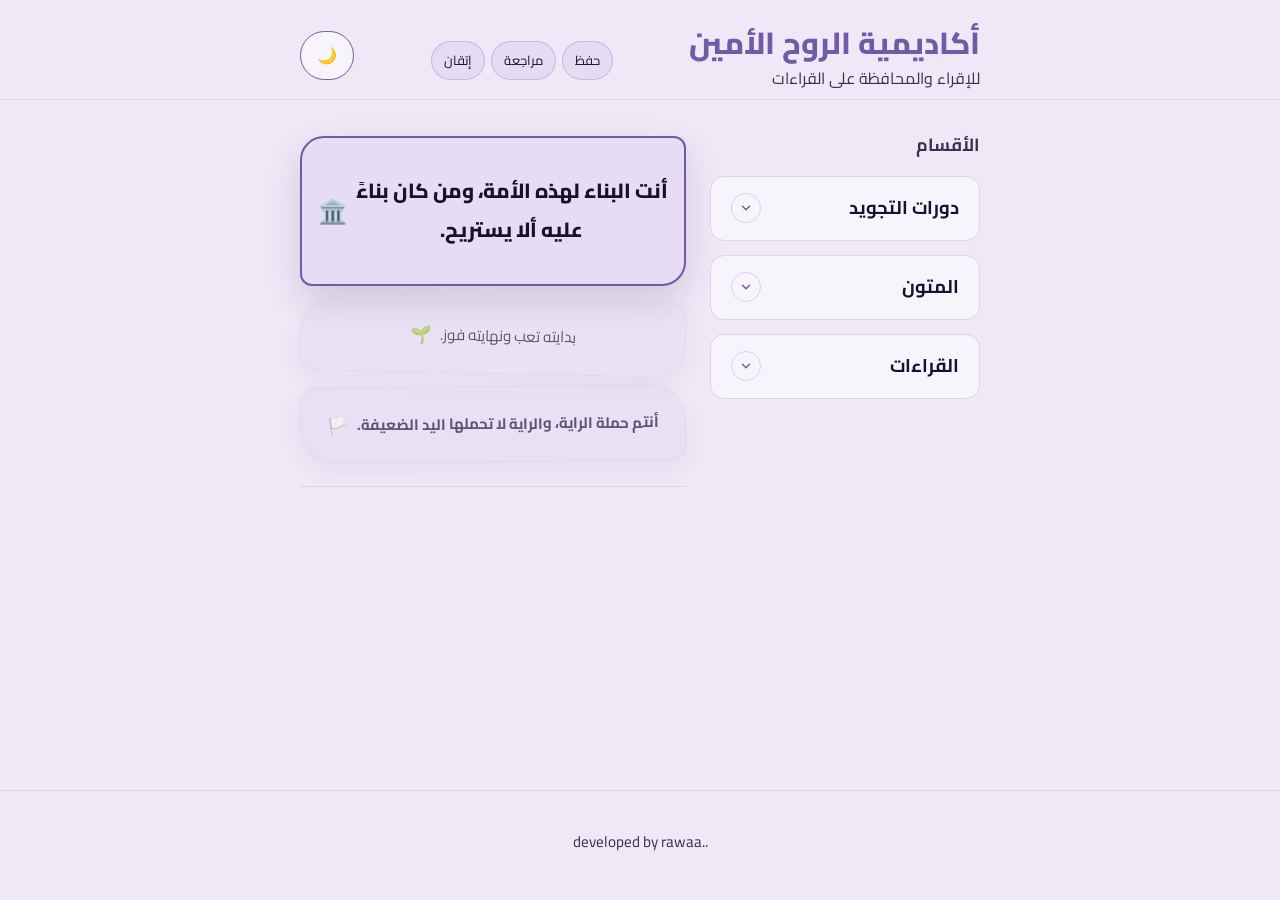
==== index.html @ a204d7b1 "Add files via upload" ====
<!DOCTYPE html>
<html lang="ar" dir="rtl" data-theme="morning">
<head>
<meta charset="utf-8">
<meta name="viewport" content="width=device-width, initial-scale=1">
<title>أكاديمية الروح الأمين</title>
<meta name="description" content="أكاديمية الروح الأمين للإقراء والمحافظة على القراءات">
<style>
@font-face {
  font-family: "CairoEmbed";
  src: url([data-uri]) format("truetype");
  font-weight: 200 1000;
  font-display: swap;
}
:root {
  --bg: #EFE8F7;
  --surface: #F8F4FC;
  --text: #17112E;
  --muted: #3A3150;
  --accent: #6F5BA6;
  --accent-soft: #E6DDF4;
  --accent-text: #FFFFFF;
  --line: #DCD2EA;
  --focus: #6F5BA6;
}
[data-theme="night"] {
  --bg: #1C1830;
  --surface: #26213D;
  --text: #F4EEE2;
  --muted: #C9C0DA;
  --accent: #B9A7E8;
  --accent-soft: #3A3159;
  --accent-text: #1C1830;
  --line: #3E365C;
  --focus: #D5C8F5;
}
* { box-sizing: border-box; }
html { -webkit-text-size-adjust: 100%; }
body {
  margin: 0;
  background: var(--bg);
  color: var(--text);
  font-family: "CairoEmbed", Cairo, "Geeza Pro", "Noto Naskh Arabic", "Segoe UI", Tahoma, Arial, sans-serif;
  font-size: 18px;
  line-height: 1.9;
  min-height: 100vh;
  display: flex;
  flex-direction: column;
  transition: background-color .3s, color .3s;
}
.wrap {
  width: 100%;
  max-width: 720px;
  margin: 0 auto;
  padding-left: 20px;
  padding-right: 20px;
}
header.top {
  padding: 20px 0 8px;
  border-bottom: 1px solid var(--line);
}
.top .wrap {
  display: flex;
  align-items: center;
  justify-content: space-between;
  gap: 12px;
}
.brand { min-width: 0; }
.brand h1 {
  margin: 0;
  font-size: 1.55rem;
  font-weight: 800;
  line-height: 1.5;
  color: var(--accent);
  overflow-wrap: anywhere;
}
.brand p {
  margin: 0;
  font-size: 1rem;
  color: var(--muted);
  line-height: 1.6;
}
.theme-toggle {
  flex: 0 0 auto;
  font: inherit;
  font-size: 1rem;
  font-weight: 700;
  color: var(--accent);
  background: var(--surface);
  border: 1.5px solid var(--accent);
  border-radius: 999px;
  padding: 8px 16px;
  min-height: 44px;
  cursor: pointer;
}
main { flex: 1; padding: 28px 0 36px; }
.home {
  text-align: center;
  padding: 8px 0 28px;
  margin-bottom: 28px;
  border-bottom: 1px solid var(--line);
}
.home p {
  margin: 0 0 1.1em;
  font-size: 1.12rem;
  line-height: 2.1;
}
.home p.verse-main { font-weight: 700; color: var(--accent); }
h2.section { margin: 0 0 14px; font-size: 1.1rem; color: var(--muted); font-weight: 700; }
.acc-item {
  background: var(--surface);
  border: 1px solid var(--line);
  border-radius: 14px;
  margin-bottom: 14px;
  overflow: hidden;
}
.acc-head {
  margin: 0;
}
.acc-btn {
  display: flex;
  width: 100%;
  align-items: center;
  justify-content: space-between;
  gap: 12px;
  min-height: 60px;
  padding: 14px 20px;
  background: transparent;
  color: var(--text);
  border: 0;
  font: inherit;
  font-size: 1.15rem;
  font-weight: 700;
  text-align: right;
  cursor: pointer;
}
.acc-btn:hover { background: var(--accent-soft); }
.acc-btn .chev {
  flex: 0 0 auto;
  width: 30px;
  height: 30px;
  border-radius: 50%;
  background: var(--surface);
  border: 1.5px solid var(--line);
  color: var(--accent);
  display: inline-flex;
  align-items: center;
  justify-content: center;
  transition: transform .25s;
}
.acc-btn[aria-expanded="true"] .chev { transform: rotate(180deg); }
.acc-panel { border-top: 1px solid var(--line); padding: 6px 0; }
.acc-panel[hidden] { display: none; }
.acc-panel ul { list-style: none; margin: 0; padding: 0; }
.acc-panel li {
  display: flex;
  align-items: center;
  justify-content: space-between;
  gap: 12px;
  padding: 12px 20px;
  min-height: 52px;
  border-bottom: 1px dashed var(--line);
  font-size: 1.05rem;
}
.acc-panel li:last-child { border-bottom: 0; }
.soon {
  flex: 0 0 auto;
  font-size: .9rem;
  color: var(--accent);
  background: var(--accent-soft);
  border-radius: 999px;
  padding: 2px 12px;
  white-space: nowrap;
}
footer {
  padding: 22px 0 28px;
  border-top: 1px solid var(--line);
  color: var(--muted);
  text-align: center;
  font-size: .95rem;
}
footer .dev { direction: ltr; unicode-bidi: isolate; font-family: "CairoEmbed", Cairo, Arial, sans-serif; }
button:focus-visible, a:focus-visible {
  outline: 3px solid var(--focus);
  outline-offset: 3px;
}
@media (min-width: 600px) {
  body { font-size: 19px; }
  .brand h1 { font-size: 1.9rem; }
  .home p { font-size: 1.22rem; }
}
@media (prefers-reduced-motion: reduce) {
  * { transition: none !important; }
}

/* Floating phrase cards and two-column academy home */
.home-layout{display:grid;grid-template-columns:minmax(0,1fr) minmax(270px,34%);gap:24px;align-items:start;direction:ltr}
.home-layout>.home{grid-column:1;direction:rtl;min-width:0}
.home-layout>nav{grid-column:2;direction:rtl;min-width:0;position:sticky;top:18px}
.phrase-wall{position:relative;min-height:300px;padding:8px 0 24px}
.phrase-grid{display:flex;flex-direction:column;gap:12px;align-items:stretch;max-width:680px;margin-inline:auto}
.phrase-card.phrase-focus{min-height:150px;font-size:1.28rem;font-weight:800;border:2px solid var(--accent);background:var(--accent-soft);box-shadow:0 14px 34px rgba(45,35,75,.16);transform:scale(1);order:0;animation:focusIn .55s ease both}
.phrase-card.phrase-next{min-height:76px;font-size:.94rem;opacity:.68;transform:scale(.96);order:1}
@keyframes focusIn{from{opacity:.55;transform:scale(.96) translateY(-8px)}to{opacity:1;transform:scale(1) translateY(0)}}
.phrase-card{position:relative;display:flex;align-items:center;justify-content:center;min-height:104px;padding:18px 16px;text-align:center;line-height:1.9;font-size:1.03rem;color:var(--text);background:var(--card,rgba(200,180,230,.18));border:1px solid var(--line);box-shadow:0 8px 22px rgba(45,35,75,.07);overflow-wrap:anywhere;animation:none}
.phrase-card:nth-child(4n+1){border-radius:24px 12px 24px 12px;transform:rotate(-1deg)}
.phrase-card:nth-child(4n+2){border-radius:42px 18px 34px 18px;transform:rotate(1.2deg)}
.phrase-card:nth-child(4n+3){border-radius:16px 36px 16px 36px;transform:rotate(-.6deg)}
.phrase-card:nth-child(4n){border-radius:28px 28px 10px 28px;transform:rotate(.8deg)}
.phrase-card:nth-child(3n){font-weight:700;background:var(--accent-soft)}
.phrase-emoji{display:inline-block;margin-inline-start:8px;font-size:1.15em;white-space:nowrap}
@keyframes floatCard{from{translate:0 0}to{translate:0 -11px}}
@media(max-width:760px){.home-layout{grid-template-columns:1fr;gap:18px}.home-layout>nav{grid-column:1;grid-row:1;position:static}.home-layout>.home{grid-column:1;grid-row:2}.phrase-grid{display:flex;flex-direction:column;gap:10px}.phrase-card{min-height:92px;padding:13px 10px;font-size:.94rem}.phrase-wall{min-height:0}}
@media(max-width:420px){.phrase-grid{display:flex;flex-direction:column}.phrase-card.phrase-focus{min-height:120px;font-size:1.12rem}.phrase-card.phrase-next{min-height:68px}}
@media(prefers-reduced-motion:reduce){.phrase-card{animation:none!important}}

.topmenu{display:flex;gap:6px;flex-wrap:wrap;justify-content:center;margin-top:10px}
.topword{font-size:13px;padding:6px 12px;border-radius:999px;background:rgba(200,180,230,.25);border:1px solid rgba(150,120,200,.35);cursor:default}
.topbtn{font:inherit;font-size:13px;padding:6px 12px;border-radius:999px;border:1px solid rgba(150,120,200,.5);background:rgba(200,180,230,.25);color:inherit;cursor:pointer}
.topbtn:active{transform:scale(.97)}

.subpage{display:none}
.subpage.on{display:grid;grid-template-columns:minmax(0,1fr) minmax(270px,34%);gap:24px;align-items:start;direction:ltr}
.subpage .phrase-wall{grid-column:1;direction:rtl;min-width:0}
.subpage .subcontent{grid-column:2;direction:rtl;min-width:0}
@media(max-width:760px){.subpage.on{grid-template-columns:1fr;gap:16px}.subpage .phrase-wall{grid-column:1;grid-row:2}.subpage .subcontent{grid-column:1;grid-row:1}}
body.paged .home-layout{display:none}
.backbtn{font:inherit;padding:8px 16px;border-radius:999px;border:1px solid rgba(150,120,200,.5);background:transparent;color:inherit;cursor:pointer;margin:14px 0}
.subpage h2{margin:8px 0 14px}
.subitem{all:unset;cursor:pointer;display:flex;justify-content:space-between;width:100%;box-sizing:border-box}
.subitem:focus-visible{outline:2px solid var(--focus)}
</style>
<link rel="manifest" href="manifest.json">
<meta name="theme-color" content="#6F5BA6">
<script>
if('serviceWorker' in navigator){window.addEventListener('load',function(){navigator.serviceWorker.register('sw.js').catch(function(){});});}
</script>

<style>
.qlist{display:flex;flex-direction:column;gap:10px;margin-top:8px}
.qitem{background:rgba(255,255,255,.7);border-radius:14px;padding:10px 12px}
.qtitle{width:100%;text-align:right;background:none;border:0;font:inherit;font-size:1.05rem;padding:6px 2px;color:inherit;cursor:pointer}
.qpanel{display:flex;flex-wrap:wrap;gap:8px;margin-top:8px}
.qbtn{border:1px solid currentColor;background:transparent;border-radius:999px;padding:6px 14px;font:inherit;cursor:pointer;color:inherit}
.qarea{width:100%}
.qvideo{width:100%;border-radius:12px;margin-top:8px}
.qpanel[hidden]{display:none}
.lecs{width:100%;display:flex;flex-direction:column;gap:6px;margin-top:6px}
.lec{width:100%;display:flex;flex-wrap:wrap;align-items:center;justify-content:space-between;gap:8px;padding:8px 0;border-top:1px dashed var(--line)}
.lec-title{flex:1 1 100%;font-size:1rem}
.lec-btns{display:flex;gap:8px;flex-wrap:wrap}
a.qbtn{text-decoration:none;display:inline-block;line-height:1.6}
</style>
</head>
<body>
<header class="top">
  <div class="wrap">
    <div class="brand">
      <h1>أكاديمية الروح الأمين</h1>
      <p>للإقراء والمحافظة على القراءات</p>
    </div>
    <div class="topmenu" aria-hidden="true">
      <span class="topword">حفظ</span>
      <span class="topword">مراجعة</span>
      <span class="topword">إتقان</span>
    </div>
    <button type="button" class="theme-toggle" id="themeToggle" aria-label="تبديل الوضع">🌙</button>
  </div>
</header>

<main class="wrap">
  <div class="home-layout">
    <section class="home phrase-wall" aria-label="عبارات ملهمة">
      <div class="phrase-grid" id="homePhrases"></div>
    </section>

  <nav aria-label="الأقسام">
    <h2 class="section">الأقسام</h2>

    <div class="acc-item">
      <h3 class="acc-head">
        <button type="button" class="acc-btn" aria-expanded="false" aria-controls="p-tajweed" id="b-tajweed">
          <span>دورات التجويد</span>
          <span class="chev" aria-hidden="true"><svg width="14" height="14" viewBox="0 0 24 24" fill="none" stroke="currentColor" stroke-width="2.5" stroke-linecap="round" stroke-linejoin="round"><polyline points="6 9 12 15 18 9"></polyline></svg></span>
        </button>
      </h3>
      <div class="acc-panel" id="p-tajweed" role="region" aria-labelledby="b-tajweed" hidden>
        <ul>
          <li><button type="button" class="subitem" data-sub="دورة التجويد الأولى"><span>دورة التجويد الأولى</span><span class="soon">قريبًا</span></button></li>
          <li><button type="button" class="subitem" data-sub="دورة التجويد الثانية"><span>دورة التجويد الثانية</span><span class="soon">قريبًا</span></button></li>
        </ul>
      </div>
    </div>

    <div class="acc-item">
      <h3 class="acc-head">
        <button type="button" class="acc-btn" aria-expanded="false" aria-controls="p-matoon" id="b-matoon">
          <span>المتون</span>
          <span class="chev" aria-hidden="true"><svg width="14" height="14" viewBox="0 0 24 24" fill="none" stroke="currentColor" stroke-width="2.5" stroke-linecap="round" stroke-linejoin="round"><polyline points="6 9 12 15 18 9"></polyline></svg></span>
        </button>
      </h3>
      <div class="acc-panel" id="p-matoon" role="region" aria-labelledby="b-matoon" hidden>
        <ul>
          <li><button type="button" class="subitem" data-sub="تحفة الأطفال"><span>تحفة الأطفال</span><span class="soon">قريبًا</span></button></li>
          <li><button type="button" class="subitem" data-sub="الجزرية"><span>الجزرية</span><span class="soon">قريبًا</span></button></li>
          <li><button type="button" class="subitem" data-sub="الشاطبية"><span>الشاطبية</span><span class="soon">قريبًا</span></button></li>
          <li><button type="button" class="subitem" data-sub="أيام الهمة"><span>أيام الهمة</span><span class="soon">قريبًا</span></button></li>
        </ul>
      </div>
    </div>

    <div class="acc-item">
      <h3 class="acc-head">
        <button type="button" class="acc-btn" aria-expanded="false" aria-controls="p-qiraat" id="b-qiraat">
          <span>القراءات</span>
          <span class="chev" aria-hidden="true"><svg width="14" height="14" viewBox="0 0 24 24" fill="none" stroke="currentColor" stroke-width="2.5" stroke-linecap="round" stroke-linejoin="round"><polyline points="6 9 12 15 18 9"></polyline></svg></span>
        </button>
      </h3>
      <div class="acc-panel" id="p-qiraat" role="region" aria-labelledby="b-qiraat" hidden>
        <ul>
          <li><button type="button" class="subitem" data-sub="شعبة"><span>شعبة</span><span class="soon">قريبًا</span></button></li>
          <li><button type="button" class="subitem" data-sub="قالون"><span>قالون</span><span class="soon">قريبًا</span></button></li>
        </ul>
      </div>
    </div>
  </nav>
  </div>
</main>

<footer>
  <div class="wrap">
    <p class="dev">developed by rawaa..</p>
  </div>
</footer>

<script>
(function () {
  var root = document.documentElement;
  var toggle = document.getElementById('themeToggle');
  var KEY = 'alrooh-theme';

  function applyTheme(mode) {
    var night = mode === 'night';
    root.setAttribute('data-theme', night ? 'night' : 'morning');
    toggle.textContent = night ? '☀️' : '🌙';
    toggle.setAttribute('aria-label', night ? 'التبديل إلى الوضع الصباحي' : 'التبديل إلى الوضع الليلي');
    try { localStorage.setItem(KEY, night ? 'night' : 'morning'); } catch (e) {}
  }

  var saved = null;
  try { saved = localStorage.getItem(KEY); } catch (e) {}
  applyTheme(saved === 'night' ? 'night' : 'morning');

  toggle.addEventListener('click', function () {
    applyTheme(root.getAttribute('data-theme') === 'night' ? 'morning' : 'night');
  });

  var buttons = document.querySelectorAll('.acc-btn');
  function closeAll(except) {
    buttons.forEach(function (b) {
      if (b === except) return;
      b.setAttribute('aria-expanded', 'false');
      document.getElementById(b.getAttribute('aria-controls')).hidden = true;
    });
  }
  buttons.forEach(function (btn) {
    btn.addEventListener('click', function () {
      var open = btn.getAttribute('aria-expanded') === 'true';
      closeAll(btn);
      btn.setAttribute('aria-expanded', open ? 'false' : 'true');
      document.getElementById(btn.getAttribute('aria-controls')).hidden = open;
    });
  });
})();
</script>

<script>
document.querySelectorAll('.topbtn').forEach(function(b){
  b.addEventListener('click',function(){
    var t=document.getElementById(b.getAttribute('data-target'));
    if(!t) return;
    if(t.getAttribute('aria-expanded')!=='true') t.click();
    var item=t.closest('.acc-item')||t;
    item.scrollIntoView({behavior:'smooth',block:'start'});
  });
});
</script>

<script>
(function(){

    var QALOON=["الاستعاذة والبسملة", "صلة ميم الجمع، والفتح والإمالة", "المد والقصر ومعه لفظ أنا", "النون الساكنة والتنوين", "التقاء الساكنين", "التحريرات", "ورقمهم"];

    // ── المحاضرات ── الصقي روابطك هنا، محاضرة في كل سطر:
    // chapter: اسم الفصل بالضبط كما هو في القائمة فوق
    // title: عنوان المحاضرة | youtube: رابط يوتيوب (غير مدرج) | drive: رابط ملف Google Drive
    var LECTURES=[
      // { chapter: "الاستعاذة والبسملة", title: "المحاضرة الأولى", youtube: "https://youtu.be/XXXXXXXX", drive: "https://drive.google.com/file/d/XXXXXXXX/view?usp=sharing" },
    ];
    function driveDownload(u){var m=u.match(/\/d\/([\w-]+)/)||u.match(/[?&]id=([\w-]+)/);return m?'https://drive.google.com/uc?export=download&id='+m[1]:u;}
    function renderQaloon(wrap){
      var box=document.createElement('div');box.className='qlist';
      QALOON.forEach(function(t,idx){
        var item=document.createElement('div');item.className='qitem';
        var tb=document.createElement('button');tb.type='button';tb.className='qtitle';tb.textContent=t;
        var pan=document.createElement('div');pan.className='qpanel';pan.hidden=true;
        var vb=document.createElement('button');vb.type='button';vb.className='qbtn';vb.textContent='فيديو الشرح';
        var fb=document.createElement('button');fb.type='button';fb.className='qbtn';fb.textContent='الملفات';
        var area=document.createElement('div');area.className='qarea';
        vb.addEventListener('click',function(){
          area.innerHTML='';
          if(idx===0){var v=document.createElement('video');v.controls=true;v.playsInline=true;v.preload='metadata';v.src='qaloon-1.mp4';v.className='qvideo';area.appendChild(v);}
          else{var s=document.createElement('p');s.textContent='قريبًا';area.appendChild(s);}
        });
        fb.addEventListener('click',function(){area.innerHTML='';var s=document.createElement('p');s.textContent='قريبًا';area.appendChild(s);});
        pan.appendChild(vb);pan.appendChild(fb);pan.appendChild(area);
        tb.addEventListener('click',function(){pan.hidden=!pan.hidden;});
        var lecs=LECTURES.filter(function(L){return L.chapter===t;});
        if(lecs.length){
          var list=document.createElement('div');list.className='lecs';
          lecs.forEach(function(L){
            var row=document.createElement('div');row.className='lec';
            var name=document.createElement('span');name.className='lec-title';name.textContent=L.title;
            var btns=document.createElement('div');btns.className='lec-btns';
            if(L.youtube){var w=document.createElement('a');w.className='qbtn';w.href=L.youtube;w.target='_blank';w.rel='noopener';w.textContent='مشاهدة';btns.appendChild(w);}
            if(L.drive){var d=document.createElement('a');d.className='qbtn';d.href=driveDownload(L.drive);d.target='_blank';d.rel='noopener';d.textContent='تحميل';btns.appendChild(d);}
            row.appendChild(name);row.appendChild(btns);list.appendChild(row);
          });
          pan.appendChild(list);
        }
        item.appendChild(tb);item.appendChild(pan);box.appendChild(item);
      });
      wrap.appendChild(box);
    }
  var wrap=document.createElement('section');
  wrap.className='subpage';wrap.id='subpage';wrap.setAttribute('aria-live','polite');
  document.querySelector('main.wrap').appendChild(wrap);
  var PHRASES=[
    {text:'أنت البناء لهذه الأمة، ومن كان بناءً عليه ألا يستريح.',emoji:'🏛️'},
    {text:'بدايته تعب ونهايته فوز.',emoji:'🌱'},
    {text:'أنتم حملة الراية، والراية لا تحملها اليد الضعيفة.',emoji:'🏳️'},
    {text:'إن عزمت فبادر، وإن هممت فثابر.',emoji:'🔥'},
    {text:'القرآن كالصاحب، كلما طالت الصحبة عرفت أسراره.',emoji:'📖'},
    {text:'تمضي الحياة وأنت تطلب أُنسها...\nوالأُنس كل الأُنسِ بالقرءان',emoji:'🤍'},
    {text:'اقرأ وارتقِ، فإن منزلتك عند آخر آية تقرؤها.',emoji:'⬆️'},
    {text:'إذا بعثرتك الحياة فرتّبها بالقرآن.',emoji:'🧩'},
    {text:'كل القلوب التي احتوت القرآن أزهرت.',emoji:'💐'},
    {text:'لن تذبل روح صار لها القرآن سقيًا.',emoji:'✨💧'}
  ];
  // Rotating phrase focus: each page opening advances to the next phrase.
  var phraseIndex=0;
  try { phraseIndex=Number(localStorage.getItem('academyPhraseIndex')||'0'); if(!Number.isFinite(phraseIndex)||phraseIndex<0) phraseIndex=0; } catch(e) {}
  function renderPhrases(target){
    target.innerHTML='';
    for(var i=0;i<3;i++){
      var item=PHRASES[(phraseIndex+i)%PHRASES.length];
      var card=document.createElement('div');
      card.className='phrase-card'+(i===0?' phrase-focus':' phrase-next');
      var words=document.createElement('span'); words.textContent=item.text; words.style.whiteSpace='pre-line';
      var emoji=document.createElement('span'); emoji.className='phrase-emoji'; emoji.textContent=item.emoji; emoji.setAttribute('aria-hidden','true');
      card.appendChild(words); card.appendChild(emoji); target.appendChild(card);
    }
    phraseIndex=(phraseIndex+1)%PHRASES.length;
    try { localStorage.setItem('academyPhraseIndex',String(phraseIndex)); } catch(e) {}
  }
  var homePhrases=document.getElementById('homePhrases');
  if(homePhrases)renderPhrases(homePhrases);
  function openSub(title){
    wrap.innerHTML='';
    var phraseSide=document.createElement('section');phraseSide.className='phrase-wall';phraseSide.setAttribute('aria-label','عبارات ملهمة');
    var phraseGrid=document.createElement('div');phraseGrid.className='phrase-grid';phraseSide.appendChild(phraseGrid);renderPhrases(phraseGrid);
    var content=document.createElement('section');content.className='subcontent';
    var back=document.createElement('button');back.type='button';back.className='backbtn';back.textContent='رجوع للرئيسية';
    back.addEventListener('click',function(){document.body.classList.remove('paged');wrap.classList.remove('on');window.scrollTo(0,0);});
    var h=document.createElement('h2');h.textContent=title;
    var p=document.createElement('p');p.textContent='قريبًا';
    content.appendChild(back);content.appendChild(h);
    if(title==='قالون'){renderQaloon(content);}else{content.appendChild(p);}
    wrap.appendChild(phraseSide);wrap.appendChild(content);
    document.body.classList.add('paged');wrap.classList.add('on');
    window.scrollTo(0,0);
  }
  document.querySelectorAll('.subitem').forEach(function(b){
    b.addEventListener('click',function(){openSub(b.getAttribute('data-sub'));});
  });
})();
</script>
</body>
</html>
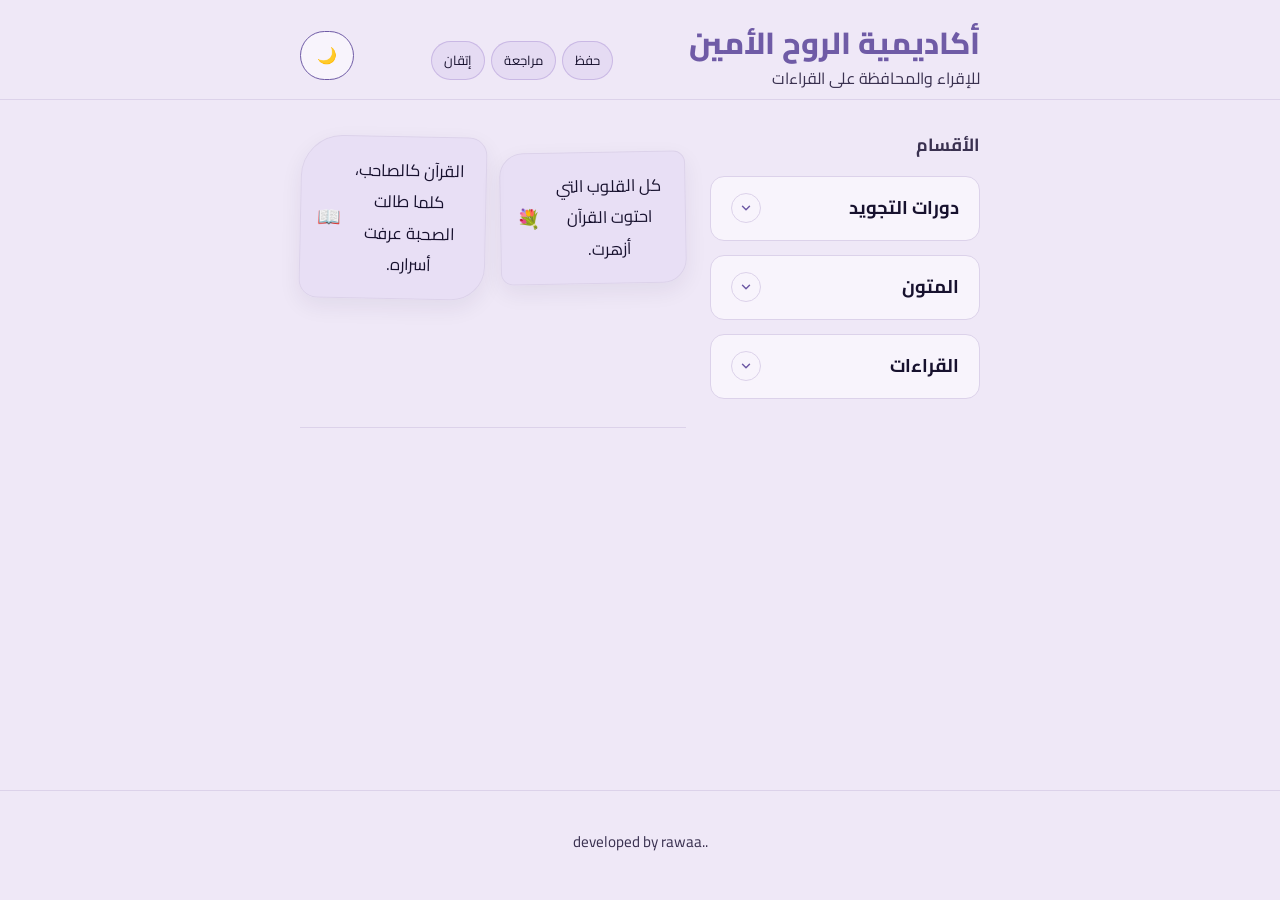
==== commit 4283ea14: "Add files via upload" ====
--- a/index.html
+++ b/index.html
@@ -198,11 +198,8 @@
 .home-layout>.home{grid-column:1;direction:rtl;min-width:0}
 .home-layout>nav{grid-column:2;direction:rtl;min-width:0;position:sticky;top:18px}
 .phrase-wall{position:relative;min-height:300px;padding:8px 0 24px}
-.phrase-grid{display:flex;flex-direction:column;gap:12px;align-items:stretch;max-width:680px;margin-inline:auto}
-.phrase-card.phrase-focus{min-height:150px;font-size:1.28rem;font-weight:800;border:2px solid var(--accent);background:var(--accent-soft);box-shadow:0 14px 34px rgba(45,35,75,.16);transform:scale(1);order:0;animation:focusIn .55s ease both}
-.phrase-card.phrase-next{min-height:76px;font-size:.94rem;opacity:.68;transform:scale(.96);order:1}
-@keyframes focusIn{from{opacity:.55;transform:scale(.96) translateY(-8px)}to{opacity:1;transform:scale(1) translateY(0)}}
-.phrase-card{position:relative;display:flex;align-items:center;justify-content:center;min-height:104px;padding:18px 16px;text-align:center;line-height:1.9;font-size:1.03rem;color:var(--text);background:var(--card,rgba(200,180,230,.18));border:1px solid var(--line);box-shadow:0 8px 22px rgba(45,35,75,.07);overflow-wrap:anywhere;animation:none}
+.phrase-grid{display:grid;grid-template-columns:repeat(2,minmax(0,1fr));gap:14px;align-items:center}
+.phrase-card{position:relative;display:flex;align-items:center;justify-content:center;min-height:104px;padding:18px 16px;text-align:center;line-height:1.9;font-size:1.03rem;color:var(--text);background:var(--card,rgba(200,180,230,.18));border:1px solid var(--line);box-shadow:0 8px 22px rgba(45,35,75,.07);overflow-wrap:anywhere;animation:floatCard var(--float-time,6s) ease-in-out infinite alternate;animation-delay:var(--float-delay,0s)}
 .phrase-card:nth-child(4n+1){border-radius:24px 12px 24px 12px;transform:rotate(-1deg)}
 .phrase-card:nth-child(4n+2){border-radius:42px 18px 34px 18px;transform:rotate(1.2deg)}
 .phrase-card:nth-child(4n+3){border-radius:16px 36px 16px 36px;transform:rotate(-.6deg)}
@@ -210,8 +207,8 @@
 .phrase-card:nth-child(3n){font-weight:700;background:var(--accent-soft)}
 .phrase-emoji{display:inline-block;margin-inline-start:8px;font-size:1.15em;white-space:nowrap}
 @keyframes floatCard{from{translate:0 0}to{translate:0 -11px}}
-@media(max-width:760px){.home-layout{grid-template-columns:1fr;gap:18px}.home-layout>nav{grid-column:1;grid-row:1;position:static}.home-layout>.home{grid-column:1;grid-row:2}.phrase-grid{display:flex;flex-direction:column;gap:10px}.phrase-card{min-height:92px;padding:13px 10px;font-size:.94rem}.phrase-wall{min-height:0}}
-@media(max-width:420px){.phrase-grid{display:flex;flex-direction:column}.phrase-card.phrase-focus{min-height:120px;font-size:1.12rem}.phrase-card.phrase-next{min-height:68px}}
+@media(max-width:760px){.home-layout{grid-template-columns:1fr;gap:18px}.home-layout>nav{grid-column:1;grid-row:1;position:static}.home-layout>.home{grid-column:1;grid-row:2}.phrase-grid{grid-template-columns:repeat(2,minmax(0,1fr));gap:10px}.phrase-card{min-height:92px;padding:13px 10px;font-size:.94rem}.phrase-wall{min-height:0}}
+@media(max-width:420px){.phrase-grid{grid-template-columns:1fr}.phrase-card{min-height:76px}}
 @media(prefers-reduced-motion:reduce){.phrase-card{animation:none!important}}
 
 .topmenu{display:flex;gap:6px;flex-wrap:wrap;justify-content:center;margin-top:10px}
@@ -447,21 +444,23 @@
     {text:'كل القلوب التي احتوت القرآن أزهرت.',emoji:'💐'},
     {text:'لن تذبل روح صار لها القرآن سقيًا.',emoji:'✨💧'}
   ];
-  // Rotating phrase focus: each page opening advances to the next phrase.
-  var phraseIndex=0;
-  try { phraseIndex=Number(localStorage.getItem('academyPhraseIndex')||'0'); if(!Number.isFinite(phraseIndex)||phraseIndex<0) phraseIndex=0; } catch(e) {}
+  function shuffledPhrases(){
+    var a=PHRASES.slice();
+    for(var i=a.length-1;i>0;i--){var j=Math.floor(Math.random()*(i+1));var t=a[i];a[i]=a[j];a[j]=t;}
+    return a;
+  }
   function renderPhrases(target){
     target.innerHTML='';
-    for(var i=0;i<3;i++){
-      var item=PHRASES[(phraseIndex+i)%PHRASES.length];
-      var card=document.createElement('div');
-      card.className='phrase-card'+(i===0?' phrase-focus':' phrase-next');
-      var words=document.createElement('span'); words.textContent=item.text; words.style.whiteSpace='pre-line';
-      var emoji=document.createElement('span'); emoji.className='phrase-emoji'; emoji.textContent=item.emoji; emoji.setAttribute('aria-hidden','true');
-      card.appendChild(words); card.appendChild(emoji); target.appendChild(card);
-    }
-    phraseIndex=(phraseIndex+1)%PHRASES.length;
-    try { localStorage.setItem('academyPhraseIndex',String(phraseIndex)); } catch(e) {}
+    var shuffled=shuffledPhrases();
+    var count=2+Math.floor(Math.random()*2);
+    shuffled.slice(0,count).forEach(function(item,i){
+      var card=document.createElement('div');card.className='phrase-card';
+      card.style.setProperty('--float-delay',(-Math.random()*5).toFixed(2)+'s');
+      card.style.setProperty('--float-time',(5+Math.random()*3).toFixed(2)+'s');
+      var words=document.createElement('span');words.textContent=item.text;words.style.whiteSpace='pre-line';
+      var emoji=document.createElement('span');emoji.className='phrase-emoji';emoji.textContent=item.emoji;emoji.setAttribute('aria-hidden','true');
+      card.appendChild(words);card.appendChild(emoji);target.appendChild(card);
+    });
   }
   var homePhrases=document.getElementById('homePhrases');
   if(homePhrases)renderPhrases(homePhrases);
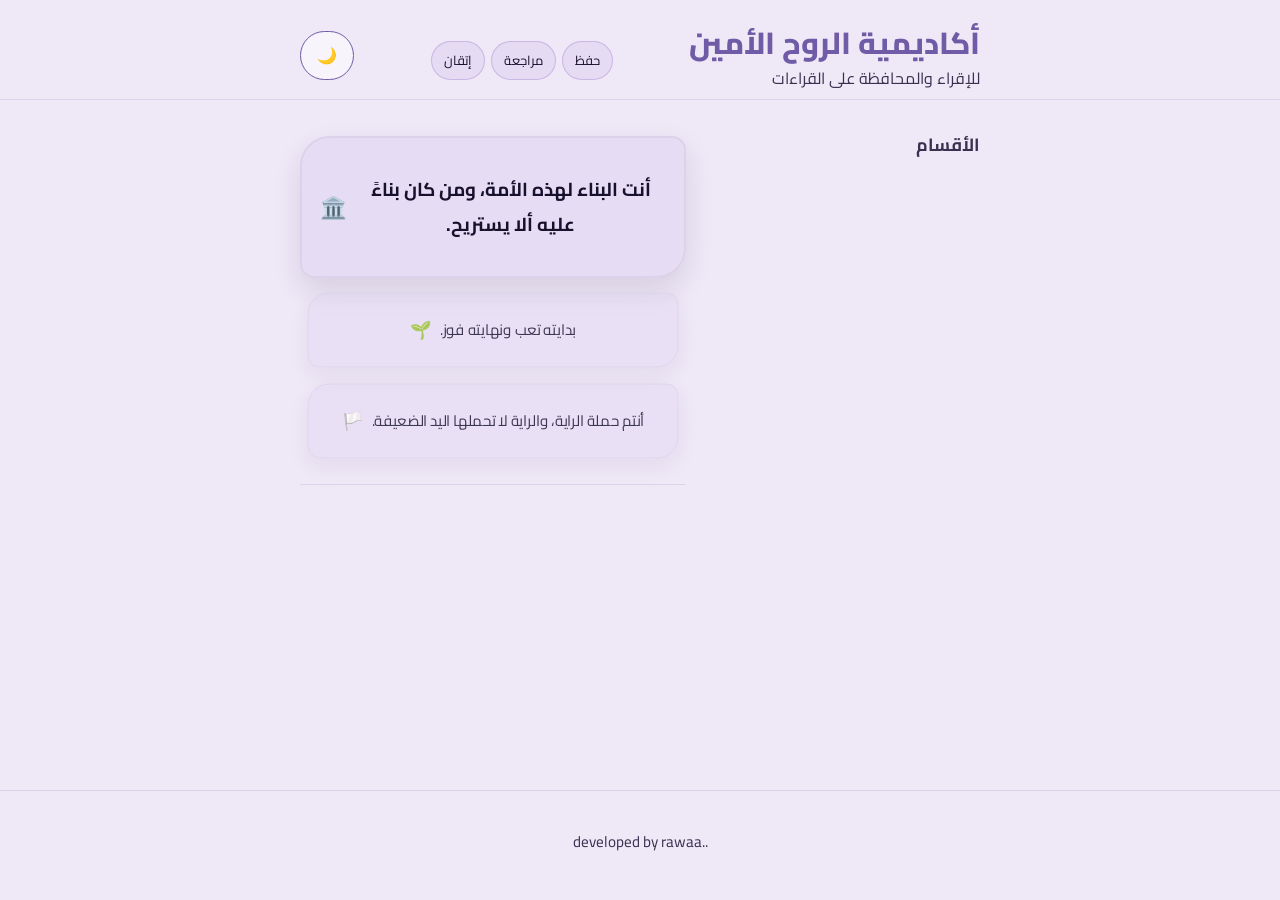
==== commit e0fec0d1: "Add files via upload" ====
--- a/index.html
+++ b/index.html
@@ -193,23 +193,22 @@
   * { transition: none !important; }
 }
 
-/* Floating phrase cards and two-column academy home */
+/* Sequential focus phrases, gentle floating stars and two-column academy home */
 .home-layout{display:grid;grid-template-columns:minmax(0,1fr) minmax(270px,34%);gap:24px;align-items:start;direction:ltr}
 .home-layout>.home{grid-column:1;direction:rtl;min-width:0}
 .home-layout>nav{grid-column:2;direction:rtl;min-width:0;position:sticky;top:18px}
 .phrase-wall{position:relative;min-height:300px;padding:8px 0 24px}
-.phrase-grid{display:grid;grid-template-columns:repeat(2,minmax(0,1fr));gap:14px;align-items:center}
-.phrase-card{position:relative;display:flex;align-items:center;justify-content:center;min-height:104px;padding:18px 16px;text-align:center;line-height:1.9;font-size:1.03rem;color:var(--text);background:var(--card,rgba(200,180,230,.18));border:1px solid var(--line);box-shadow:0 8px 22px rgba(45,35,75,.07);overflow-wrap:anywhere;animation:floatCard var(--float-time,6s) ease-in-out infinite alternate;animation-delay:var(--float-delay,0s)}
-.phrase-card:nth-child(4n+1){border-radius:24px 12px 24px 12px;transform:rotate(-1deg)}
-.phrase-card:nth-child(4n+2){border-radius:42px 18px 34px 18px;transform:rotate(1.2deg)}
-.phrase-card:nth-child(4n+3){border-radius:16px 36px 16px 36px;transform:rotate(-.6deg)}
-.phrase-card:nth-child(4n){border-radius:28px 28px 10px 28px;transform:rotate(.8deg)}
-.phrase-card:nth-child(3n){font-weight:700;background:var(--accent-soft)}
+.phrase-grid{display:flex;flex-direction:column;gap:13px;align-items:stretch}
+.phrase-card{position:relative;isolation:isolate;display:flex;align-items:center;justify-content:center;min-height:76px;padding:14px 18px;text-align:center;line-height:1.9;font-size:.98rem;color:var(--text);background:var(--card,rgba(200,180,230,.18));border:1px solid var(--line);box-shadow:0 8px 22px rgba(45,35,75,.07);overflow:hidden;overflow-wrap:anywhere;border-radius:22px 12px 22px 12px;animation:floatCard var(--float-time,6s) ease-in-out infinite alternate;animation-delay:var(--float-delay,0s);transition:transform .55s ease,opacity .55s ease,background .55s ease}
+.phrase-card.focus{min-height:142px;font-size:1.17rem;font-weight:700;background:var(--accent-soft);border-width:2px;box-shadow:0 12px 28px rgba(45,35,75,.12);border-radius:30px 14px 30px 14px}
+.phrase-card.secondary{opacity:.82;transform:scale(.96);min-height:78px}
 .phrase-emoji{display:inline-block;margin-inline-start:8px;font-size:1.15em;white-space:nowrap}
-@keyframes floatCard{from{translate:0 0}to{translate:0 -11px}}
-@media(max-width:760px){.home-layout{grid-template-columns:1fr;gap:18px}.home-layout>nav{grid-column:1;grid-row:1;position:static}.home-layout>.home{grid-column:1;grid-row:2}.phrase-grid{grid-template-columns:repeat(2,minmax(0,1fr));gap:10px}.phrase-card{min-height:92px;padding:13px 10px;font-size:.94rem}.phrase-wall{min-height:0}}
-@media(max-width:420px){.phrase-grid{grid-template-columns:1fr}.phrase-card{min-height:76px}}
-@media(prefers-reduced-motion:reduce){.phrase-card{animation:none!important}}
+.phrase-star{position:absolute;z-index:-1;color:var(--accent);opacity:0;pointer-events:none;animation:twinkleFloat var(--star-duration,4s) ease-in-out infinite;animation-delay:var(--star-delay,0s);font-size:var(--star-size,11px)}
+@keyframes floatCard{from{translate:0 0}to{translate:0 -5px}}
+@keyframes twinkleFloat{0%,100%{opacity:0;transform:translateY(5px) scale(.65) rotate(0deg)}35%{opacity:.58}65%{opacity:.2;transform:translateY(-13px) scale(1) rotate(35deg)}}
+@media(max-width:760px){.home-layout{grid-template-columns:1fr;gap:18px}.home-layout>nav{grid-column:1;grid-row:1;position:static}.home-layout>.home{grid-column:1;grid-row:2}.phrase-card.focus{min-height:125px;font-size:1.08rem}.phrase-wall{min-height:0}}
+@media(max-width:420px){.phrase-card{padding:12px 13px}.phrase-card.focus{min-height:116px}}
+@media(prefers-reduced-motion:reduce){.phrase-card,.phrase-star{animation:none!important}.phrase-star{opacity:.25}}
 
 .topmenu{display:flex;gap:6px;flex-wrap:wrap;justify-content:center;margin-top:10px}
 .topword{font-size:13px;padding:6px 12px;border-radius:999px;background:rgba(200,180,230,.25);border:1px solid rgba(150,120,200,.35);cursor:default}
@@ -253,8 +252,8 @@
 <header class="top">
   <div class="wrap">
     <div class="brand">
-      <h1>أكاديمية الروح الأمين</h1>
-      <p>للإقراء والمحافظة على القراءات</p>
+      <h1 id="academyTitle">أكاديمية الروح الأمين</h1>
+      <p id="academyTagline">للإقراء والمحافظة على القراءات</p>
     </div>
     <div class="topmenu" aria-hidden="true">
       <span class="topword">حفظ</span>
@@ -273,53 +272,7 @@
 
   <nav aria-label="الأقسام">
     <h2 class="section">الأقسام</h2>
-
-    <div class="acc-item">
-      <h3 class="acc-head">
-        <button type="button" class="acc-btn" aria-expanded="false" aria-controls="p-tajweed" id="b-tajweed">
-          <span>دورات التجويد</span>
-          <span class="chev" aria-hidden="true"><svg width="14" height="14" viewBox="0 0 24 24" fill="none" stroke="currentColor" stroke-width="2.5" stroke-linecap="round" stroke-linejoin="round"><polyline points="6 9 12 15 18 9"></polyline></svg></span>
-        </button>
-      </h3>
-      <div class="acc-panel" id="p-tajweed" role="region" aria-labelledby="b-tajweed" hidden>
-        <ul>
-          <li><button type="button" class="subitem" data-sub="دورة التجويد الأولى"><span>دورة التجويد الأولى</span><span class="soon">قريبًا</span></button></li>
-          <li><button type="button" class="subitem" data-sub="دورة التجويد الثانية"><span>دورة التجويد الثانية</span><span class="soon">قريبًا</span></button></li>
-        </ul>
-      </div>
-    </div>
-
-    <div class="acc-item">
-      <h3 class="acc-head">
-        <button type="button" class="acc-btn" aria-expanded="false" aria-controls="p-matoon" id="b-matoon">
-          <span>المتون</span>
-          <span class="chev" aria-hidden="true"><svg width="14" height="14" viewBox="0 0 24 24" fill="none" stroke="currentColor" stroke-width="2.5" stroke-linecap="round" stroke-linejoin="round"><polyline points="6 9 12 15 18 9"></polyline></svg></span>
-        </button>
-      </h3>
-      <div class="acc-panel" id="p-matoon" role="region" aria-labelledby="b-matoon" hidden>
-        <ul>
-          <li><button type="button" class="subitem" data-sub="تحفة الأطفال"><span>تحفة الأطفال</span><span class="soon">قريبًا</span></button></li>
-          <li><button type="button" class="subitem" data-sub="الجزرية"><span>الجزرية</span><span class="soon">قريبًا</span></button></li>
-          <li><button type="button" class="subitem" data-sub="الشاطبية"><span>الشاطبية</span><span class="soon">قريبًا</span></button></li>
-          <li><button type="button" class="subitem" data-sub="أيام الهمة"><span>أيام الهمة</span><span class="soon">قريبًا</span></button></li>
-        </ul>
-      </div>
-    </div>
-
-    <div class="acc-item">
-      <h3 class="acc-head">
-        <button type="button" class="acc-btn" aria-expanded="false" aria-controls="p-qiraat" id="b-qiraat">
-          <span>القراءات</span>
-          <span class="chev" aria-hidden="true"><svg width="14" height="14" viewBox="0 0 24 24" fill="none" stroke="currentColor" stroke-width="2.5" stroke-linecap="round" stroke-linejoin="round"><polyline points="6 9 12 15 18 9"></polyline></svg></span>
-        </button>
-      </h3>
-      <div class="acc-panel" id="p-qiraat" role="region" aria-labelledby="b-qiraat" hidden>
-        <ul>
-          <li><button type="button" class="subitem" data-sub="شعبة"><span>شعبة</span><span class="soon">قريبًا</span></button></li>
-          <li><button type="button" class="subitem" data-sub="قالون"><span>قالون</span><span class="soon">قريبًا</span></button></li>
-        </ul>
-      </div>
-    </div>
+    <div id="dynamicSections"></div>
   </nav>
   </div>
 </main>
@@ -385,103 +338,31 @@
 
 <script>
 (function(){
-
-    var QALOON=["الاستعاذة والبسملة", "صلة ميم الجمع، والفتح والإمالة", "المد والقصر ومعه لفظ أنا", "النون الساكنة والتنوين", "التقاء الساكنين", "التحريرات", "ورقمهم"];
-
-    // ── المحاضرات ── الصقي روابطك هنا، محاضرة في كل سطر:
-    // chapter: اسم الفصل بالضبط كما هو في القائمة فوق
-    // title: عنوان المحاضرة | youtube: رابط يوتيوب (غير مدرج) | drive: رابط ملف Google Drive
-    var LECTURES=[
-      // { chapter: "الاستعاذة والبسملة", title: "المحاضرة الأولى", youtube: "https://youtu.be/XXXXXXXX", drive: "https://drive.google.com/file/d/XXXXXXXX/view?usp=sharing" },
-    ];
-    function driveDownload(u){var m=u.match(/\/d\/([\w-]+)/)||u.match(/[?&]id=([\w-]+)/);return m?'https://drive.google.com/uc?export=download&id='+m[1]:u;}
-    function renderQaloon(wrap){
-      var box=document.createElement('div');box.className='qlist';
-      QALOON.forEach(function(t,idx){
-        var item=document.createElement('div');item.className='qitem';
-        var tb=document.createElement('button');tb.type='button';tb.className='qtitle';tb.textContent=t;
-        var pan=document.createElement('div');pan.className='qpanel';pan.hidden=true;
-        var vb=document.createElement('button');vb.type='button';vb.className='qbtn';vb.textContent='فيديو الشرح';
-        var fb=document.createElement('button');fb.type='button';fb.className='qbtn';fb.textContent='الملفات';
-        var area=document.createElement('div');area.className='qarea';
-        vb.addEventListener('click',function(){
-          area.innerHTML='';
-          if(idx===0){var v=document.createElement('video');v.controls=true;v.playsInline=true;v.preload='metadata';v.src='qaloon-1.mp4';v.className='qvideo';area.appendChild(v);}
-          else{var s=document.createElement('p');s.textContent='قريبًا';area.appendChild(s);}
-        });
-        fb.addEventListener('click',function(){area.innerHTML='';var s=document.createElement('p');s.textContent='قريبًا';area.appendChild(s);});
-        pan.appendChild(vb);pan.appendChild(fb);pan.appendChild(area);
-        tb.addEventListener('click',function(){pan.hidden=!pan.hidden;});
-        var lecs=LECTURES.filter(function(L){return L.chapter===t;});
-        if(lecs.length){
-          var list=document.createElement('div');list.className='lecs';
-          lecs.forEach(function(L){
-            var row=document.createElement('div');row.className='lec';
-            var name=document.createElement('span');name.className='lec-title';name.textContent=L.title;
-            var btns=document.createElement('div');btns.className='lec-btns';
-            if(L.youtube){var w=document.createElement('a');w.className='qbtn';w.href=L.youtube;w.target='_blank';w.rel='noopener';w.textContent='مشاهدة';btns.appendChild(w);}
-            if(L.drive){var d=document.createElement('a');d.className='qbtn';d.href=driveDownload(L.drive);d.target='_blank';d.rel='noopener';d.textContent='تحميل';btns.appendChild(d);}
-            row.appendChild(name);row.appendChild(btns);list.appendChild(row);
-          });
-          pan.appendChild(list);
-        }
-        item.appendChild(tb);item.appendChild(pan);box.appendChild(item);
-      });
-      wrap.appendChild(box);
-    }
-  var wrap=document.createElement('section');
-  wrap.className='subpage';wrap.id='subpage';wrap.setAttribute('aria-live','polite');
-  document.querySelector('main.wrap').appendChild(wrap);
-  var PHRASES=[
+  'use strict';
+  var API='https://alrooh-academy-admin.rawaasafwat2007.workers.dev/?public=1';
+  var fallbackPhrases=[
     {text:'أنت البناء لهذه الأمة، ومن كان بناءً عليه ألا يستريح.',emoji:'🏛️'},
     {text:'بدايته تعب ونهايته فوز.',emoji:'🌱'},
     {text:'أنتم حملة الراية، والراية لا تحملها اليد الضعيفة.',emoji:'🏳️'},
     {text:'إن عزمت فبادر، وإن هممت فثابر.',emoji:'🔥'},
     {text:'القرآن كالصاحب، كلما طالت الصحبة عرفت أسراره.',emoji:'📖'},
-    {text:'تمضي الحياة وأنت تطلب أُنسها...\nوالأُنس كل الأُنسِ بالقرءان',emoji:'🤍'},
+    {text:'تمضي الحياة وأنت تطلب أُنسها... والأُنس كل الأُنسِ بالقرءان',emoji:'🤍'},
     {text:'اقرأ وارتقِ، فإن منزلتك عند آخر آية تقرؤها.',emoji:'⬆️'},
     {text:'إذا بعثرتك الحياة فرتّبها بالقرآن.',emoji:'🧩'},
     {text:'كل القلوب التي احتوت القرآن أزهرت.',emoji:'💐'},
     {text:'لن تذبل روح صار لها القرآن سقيًا.',emoji:'✨💧'}
   ];
-  function shuffledPhrases(){
-    var a=PHRASES.slice();
-    for(var i=a.length-1;i>0;i--){var j=Math.floor(Math.random()*(i+1));var t=a[i];a[i]=a[j];a[j]=t;}
-    return a;
-  }
-  function renderPhrases(target){
-    target.innerHTML='';
-    var shuffled=shuffledPhrases();
-    var count=2+Math.floor(Math.random()*2);
-    shuffled.slice(0,count).forEach(function(item,i){
-      var card=document.createElement('div');card.className='phrase-card';
-      card.style.setProperty('--float-delay',(-Math.random()*5).toFixed(2)+'s');
-      card.style.setProperty('--float-time',(5+Math.random()*3).toFixed(2)+'s');
-      var words=document.createElement('span');words.textContent=item.text;words.style.whiteSpace='pre-line';
-      var emoji=document.createElement('span');emoji.className='phrase-emoji';emoji.textContent=item.emoji;emoji.setAttribute('aria-hidden','true');
-      card.appendChild(words);card.appendChild(emoji);target.appendChild(card);
-    });
-  }
-  var homePhrases=document.getElementById('homePhrases');
-  if(homePhrases)renderPhrases(homePhrases);
-  function openSub(title){
-    wrap.innerHTML='';
-    var phraseSide=document.createElement('section');phraseSide.className='phrase-wall';phraseSide.setAttribute('aria-label','عبارات ملهمة');
-    var phraseGrid=document.createElement('div');phraseGrid.className='phrase-grid';phraseSide.appendChild(phraseGrid);renderPhrases(phraseGrid);
-    var content=document.createElement('section');content.className='subcontent';
-    var back=document.createElement('button');back.type='button';back.className='backbtn';back.textContent='رجوع للرئيسية';
-    back.addEventListener('click',function(){document.body.classList.remove('paged');wrap.classList.remove('on');window.scrollTo(0,0);});
-    var h=document.createElement('h2');h.textContent=title;
-    var p=document.createElement('p');p.textContent='قريبًا';
-    content.appendChild(back);content.appendChild(h);
-    if(title==='قالون'){renderQaloon(content);}else{content.appendChild(p);}
-    wrap.appendChild(phraseSide);wrap.appendChild(content);
-    document.body.classList.add('paged');wrap.classList.add('on');
-    window.scrollTo(0,0);
-  }
-  document.querySelectorAll('.subitem').forEach(function(b){
-    b.addEventListener('click',function(){openSub(b.getAttribute('data-sub'));});
-  });
+  var data={phrases:fallbackPhrases,sections:[],settings:{showPhrases:true,showDownloads:true}};
+  var phraseIndexKey='academyPhraseIndex';
+  function phraseStart(){var n=0;try{n=parseInt(localStorage.getItem(phraseIndexKey)||'0',10)||0;localStorage.setItem(phraseIndexKey,String((n+1)%Math.max(1,data.phrases.length)));}catch(e){}return n%Math.max(1,data.phrases.length);}
+  function renderPhrases(target){if(!target)return;target.innerHTML='';var list=(data.phrases&&data.phrases.length?data.phrases:fallbackPhrases);if(!data.settings||data.settings.showPhrases===false){target.hidden=true;return;}target.hidden=false;var start=phraseStart();for(var i=0;i<Math.min(3,list.length);i++){var item=list[(start+i)%list.length];var card=document.createElement('div');card.className='phrase-card '+(i===0?'focus':'secondary');card.style.setProperty('--float-delay',(-Math.random()*3).toFixed(2)+'s');card.style.setProperty('--float-time',(5+Math.random()*2).toFixed(2)+'s');var words=document.createElement('span');words.textContent=item.text||'';var emoji=document.createElement('span');emoji.className='phrase-emoji';emoji.textContent=item.emoji||'';emoji.setAttribute('aria-hidden','true');card.appendChild(words);card.appendChild(emoji);[['12%','18%'],['82%','22%'],['22%','78%'],['91%','72%']].forEach(function(pos,j){var star=document.createElement('span');star.className='phrase-star';star.textContent=j%2?'✦':'✧';star.style.top=pos[1];star.style.left=pos[0];star.style.setProperty('--star-delay',(Math.random()*4).toFixed(2)+'s');star.style.setProperty('--star-duration',(3.5+Math.random()*2.5).toFixed(2)+'s');star.style.setProperty('--star-size',(8+Math.random()*7).toFixed(0)+'px');card.appendChild(star);});target.appendChild(card);}}
+  var wrap=document.createElement('section');wrap.className='subpage';wrap.id='subpage';wrap.setAttribute('aria-live','polite');document.querySelector('main.wrap').appendChild(wrap);
+  function makeLink(url,label,download){if(!url)return null;var a=document.createElement('a');a.className='qbtn';a.href=url;a.target='_blank';a.rel='noopener';a.textContent=label;if(download)a.setAttribute('download','');return a;}
+  function renderItem(item,container){var box=document.createElement('div');box.className='qitem';var title=document.createElement('button');title.type='button';title.className='qtitle';title.textContent=item.title||'باب';var panel=document.createElement('div');panel.className='qpanel';panel.hidden=true;title.addEventListener('click',function(){panel.hidden=!panel.hidden;});(item.chapters||[]).filter(function(x){return x.visible!==false;}).forEach(function(ch){var chapter=document.createElement('div');chapter.className='qitem';var ct=document.createElement('button');ct.type='button';ct.className='qtitle';ct.textContent=ch.title||'وحدة';var cp=document.createElement('div');cp.className='qpanel';cp.hidden=true;ct.addEventListener('click',function(){cp.hidden=!cp.hidden;});(ch.lessons||[]).forEach(function(lesson){var row=document.createElement('div');row.className='lec';var name=document.createElement('span');name.className='lec-title';name.textContent=lesson.title||'محاضرة';row.appendChild(name);var btns=document.createElement('div');btns.className='lec-btns';var y=makeLink(lesson.youtube,'مشاهدة');var pdf=makeLink(lesson.pdf||lesson.drive,'تحميل');if(y)btns.appendChild(y);if(pdf&&data.settings.showDownloads!==false)btns.appendChild(pdf);row.appendChild(btns);cp.appendChild(row);});if(!(ch.lessons||[]).length){var p=document.createElement('p');p.textContent='ستُضاف المحاضرات قريبًا.';cp.appendChild(p);}chapter.appendChild(ct);chapter.appendChild(cp);panel.appendChild(chapter);});if(!(item.chapters||[]).length){var p=document.createElement('p');p.textContent='ستُضاف المواد قريبًا.';panel.appendChild(p);}box.appendChild(title);box.appendChild(panel);container.appendChild(box);}
+  function openSub(item){wrap.innerHTML='';var phraseSide=document.createElement('section');phraseSide.className='phrase-wall';phraseSide.setAttribute('aria-label','عبارات ملهمة');var grid=document.createElement('div');grid.className='phrase-grid';phraseSide.appendChild(grid);renderPhrases(grid);var content=document.createElement('section');content.className='subcontent';var back=document.createElement('button');back.type='button';back.className='backbtn';back.textContent='رجوع للرئيسية';back.addEventListener('click',function(){document.body.classList.remove('paged');wrap.classList.remove('on');window.scrollTo(0,0);});var h=document.createElement('h2');h.textContent=item.title||'';content.appendChild(back);content.appendChild(h);(item.chapters||[]).filter(function(c){return c.visible!==false;}).forEach(function(ch){renderItem(ch,content);});if(!(item.chapters||[]).length){var p=document.createElement('p');p.textContent='قريبًا';content.appendChild(p);}wrap.appendChild(phraseSide);wrap.appendChild(content);document.body.classList.add('paged');wrap.classList.add('on');window.scrollTo(0,0);}
+  function renderNav(){var root=document.getElementById('dynamicSections');if(!root)return;root.innerHTML='';(data.sections||[]).filter(function(s){return s.visible!==false;}).forEach(function(section,si){var box=document.createElement('div');box.className='acc-item';var head=document.createElement('h3');head.className='acc-head';var btn=document.createElement('button');btn.type='button';btn.className='acc-btn';btn.setAttribute('aria-expanded','false');var id='academy-panel-'+si;btn.setAttribute('aria-controls',id);var label=document.createElement('span');label.textContent=section.title||'قسم';var chev=document.createElement('span');chev.className='chev';chev.setAttribute('aria-hidden','true');chev.textContent='⌄';btn.appendChild(label);btn.appendChild(chev);head.appendChild(btn);var panel=document.createElement('div');panel.className='acc-panel';panel.id=id;panel.hidden=true;panel.setAttribute('role','region');var ul=document.createElement('ul');(section.items||[]).filter(function(x){return x.visible!==false;}).forEach(function(item){var li=document.createElement('li');var sub=document.createElement('button');sub.type='button';sub.className='subitem';var span=document.createElement('span');span.textContent=item.title||'عنصر';sub.appendChild(span);sub.addEventListener('click',function(){openSub(item);});li.appendChild(sub);ul.appendChild(li);});panel.appendChild(ul);btn.addEventListener('click',function(){var opening=btn.getAttribute('aria-expanded')!=='true';root.querySelectorAll('.acc-btn').forEach(function(other){other.setAttribute('aria-expanded','false');var p=document.getElementById(other.getAttribute('aria-controls'));if(p)p.hidden=true;});btn.setAttribute('aria-expanded',opening?'true':'false');panel.hidden=!opening;});box.appendChild(head);box.appendChild(panel);root.appendChild(box);});}
+  async function loadContent(){try{var response=await fetch(API,{cache:'no-store'});if(!response.ok)throw new Error('HTTP '+response.status);var result=await response.json();if(result&&result.data)data=result.data;else if(result&&result.sections)data=result;if(!Array.isArray(data.phrases))data.phrases=fallbackPhrases;if(!data.settings)data.settings={};}catch(e){console.warn('تعذر تحميل المحتوى المنشور، سيتم عرض المحتوى الافتراضي.',e);}var title=document.getElementById('academyTitle'),tag=document.getElementById('academyTagline');if(title&&data.siteTitle)title.textContent=data.siteTitle;if(tag&&data.tagline)tag.textContent=data.tagline;renderNav();renderPhrases(document.getElementById('homePhrases'));}
+  loadContent();
 })();
 </script>
 </body>
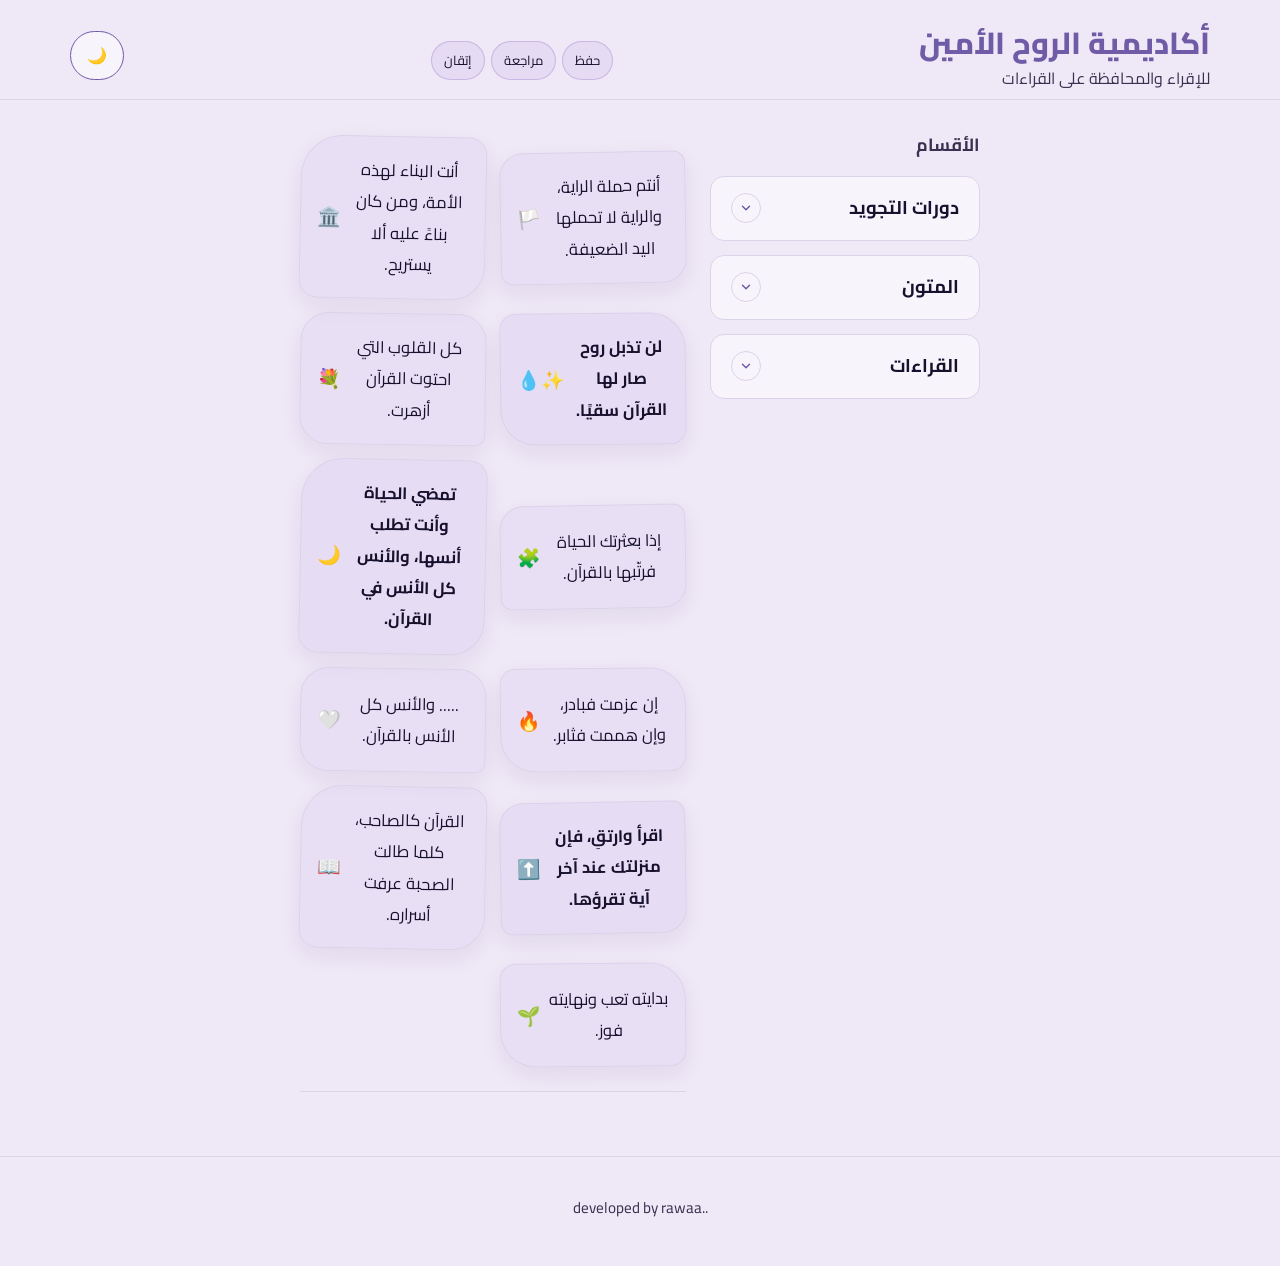
==== commit 1258536e: "Add files via upload" ====
--- a/index.html
+++ b/index.html
@@ -193,22 +193,23 @@
   * { transition: none !important; }
 }
 
-/* Sequential focus phrases, gentle floating stars and two-column academy home */
+/* Floating phrase cards and two-column academy home */
 .home-layout{display:grid;grid-template-columns:minmax(0,1fr) minmax(270px,34%);gap:24px;align-items:start;direction:ltr}
 .home-layout>.home{grid-column:1;direction:rtl;min-width:0}
 .home-layout>nav{grid-column:2;direction:rtl;min-width:0;position:sticky;top:18px}
 .phrase-wall{position:relative;min-height:300px;padding:8px 0 24px}
-.phrase-grid{display:flex;flex-direction:column;gap:13px;align-items:stretch}
-.phrase-card{position:relative;isolation:isolate;display:flex;align-items:center;justify-content:center;min-height:76px;padding:14px 18px;text-align:center;line-height:1.9;font-size:.98rem;color:var(--text);background:var(--card,rgba(200,180,230,.18));border:1px solid var(--line);box-shadow:0 8px 22px rgba(45,35,75,.07);overflow:hidden;overflow-wrap:anywhere;border-radius:22px 12px 22px 12px;animation:floatCard var(--float-time,6s) ease-in-out infinite alternate;animation-delay:var(--float-delay,0s);transition:transform .55s ease,opacity .55s ease,background .55s ease}
-.phrase-card.focus{min-height:142px;font-size:1.17rem;font-weight:700;background:var(--accent-soft);border-width:2px;box-shadow:0 12px 28px rgba(45,35,75,.12);border-radius:30px 14px 30px 14px}
-.phrase-card.secondary{opacity:.82;transform:scale(.96);min-height:78px}
+.phrase-grid{display:grid;grid-template-columns:repeat(2,minmax(0,1fr));gap:14px;align-items:center}
+.phrase-card{position:relative;display:flex;align-items:center;justify-content:center;min-height:104px;padding:18px 16px;text-align:center;line-height:1.9;font-size:1.03rem;color:var(--text);background:var(--card,rgba(200,180,230,.18));border:1px solid var(--line);box-shadow:0 8px 22px rgba(45,35,75,.07);overflow-wrap:anywhere;animation:floatCard var(--float-time,6s) ease-in-out infinite alternate;animation-delay:var(--float-delay,0s)}
+.phrase-card:nth-child(4n+1){border-radius:24px 12px 24px 12px;transform:rotate(-1deg)}
+.phrase-card:nth-child(4n+2){border-radius:42px 18px 34px 18px;transform:rotate(1.2deg)}
+.phrase-card:nth-child(4n+3){border-radius:16px 36px 16px 36px;transform:rotate(-.6deg)}
+.phrase-card:nth-child(4n){border-radius:28px 28px 10px 28px;transform:rotate(.8deg)}
+.phrase-card:nth-child(3n){font-weight:700;background:var(--accent-soft)}
 .phrase-emoji{display:inline-block;margin-inline-start:8px;font-size:1.15em;white-space:nowrap}
-.phrase-star{position:absolute;z-index:-1;color:var(--accent);opacity:0;pointer-events:none;animation:twinkleFloat var(--star-duration,4s) ease-in-out infinite;animation-delay:var(--star-delay,0s);font-size:var(--star-size,11px)}
-@keyframes floatCard{from{translate:0 0}to{translate:0 -5px}}
-@keyframes twinkleFloat{0%,100%{opacity:0;transform:translateY(5px) scale(.65) rotate(0deg)}35%{opacity:.58}65%{opacity:.2;transform:translateY(-13px) scale(1) rotate(35deg)}}
-@media(max-width:760px){.home-layout{grid-template-columns:1fr;gap:18px}.home-layout>nav{grid-column:1;grid-row:1;position:static}.home-layout>.home{grid-column:1;grid-row:2}.phrase-card.focus{min-height:125px;font-size:1.08rem}.phrase-wall{min-height:0}}
-@media(max-width:420px){.phrase-card{padding:12px 13px}.phrase-card.focus{min-height:116px}}
-@media(prefers-reduced-motion:reduce){.phrase-card,.phrase-star{animation:none!important}.phrase-star{opacity:.25}}
+@keyframes floatCard{from{translate:0 0}to{translate:0 -11px}}
+@media(max-width:760px){.home-layout{grid-template-columns:1fr;gap:18px}.home-layout>nav{grid-column:1;grid-row:1;position:static}.home-layout>.home{grid-column:1;grid-row:2}.phrase-grid{grid-template-columns:repeat(2,minmax(0,1fr));gap:10px}.phrase-card{min-height:92px;padding:13px 10px;font-size:.94rem}.phrase-wall{min-height:0}}
+@media(max-width:420px){.phrase-grid{grid-template-columns:1fr}.phrase-card{min-height:76px}}
+@media(prefers-reduced-motion:reduce){.phrase-card{animation:none!important}}
 
 .topmenu{display:flex;gap:6px;flex-wrap:wrap;justify-content:center;margin-top:10px}
 .topword{font-size:13px;padding:6px 12px;border-radius:999px;background:rgba(200,180,230,.25);border:1px solid rgba(150,120,200,.35);cursor:default}
@@ -247,13 +248,14 @@
 .lec-btns{display:flex;gap:8px;flex-wrap:wrap}
 a.qbtn{text-decoration:none;display:inline-block;line-height:1.6}
 </style>
+<link rel="stylesheet" href="responsive.css?v=20261115">
 </head>
 <body>
 <header class="top">
   <div class="wrap">
     <div class="brand">
-      <h1 id="academyTitle">أكاديمية الروح الأمين</h1>
-      <p id="academyTagline">للإقراء والمحافظة على القراءات</p>
+      <h1>أكاديمية الروح الأمين</h1>
+      <p>للإقراء والمحافظة على القراءات</p>
     </div>
     <div class="topmenu" aria-hidden="true">
       <span class="topword">حفظ</span>
@@ -272,7 +274,53 @@
 
   <nav aria-label="الأقسام">
     <h2 class="section">الأقسام</h2>
-    <div id="dynamicSections"></div>
+
+    <div class="acc-item">
+      <h3 class="acc-head">
+        <button type="button" class="acc-btn" aria-expanded="false" aria-controls="p-tajweed" id="b-tajweed">
+          <span>دورات التجويد</span>
+          <span class="chev" aria-hidden="true"><svg width="14" height="14" viewBox="0 0 24 24" fill="none" stroke="currentColor" stroke-width="2.5" stroke-linecap="round" stroke-linejoin="round"><polyline points="6 9 12 15 18 9"></polyline></svg></span>
+        </button>
+      </h3>
+      <div class="acc-panel" id="p-tajweed" role="region" aria-labelledby="b-tajweed" hidden>
+        <ul>
+          <li><button type="button" class="subitem" data-sub="دورة التجويد الأولى"><span>دورة التجويد الأولى</span><span class="soon">قريبًا</span></button></li>
+          <li><button type="button" class="subitem" data-sub="دورة التجويد الثانية"><span>دورة التجويد الثانية</span><span class="soon">قريبًا</span></button></li>
+        </ul>
+      </div>
+    </div>
+
+    <div class="acc-item">
+      <h3 class="acc-head">
+        <button type="button" class="acc-btn" aria-expanded="false" aria-controls="p-matoon" id="b-matoon">
+          <span>المتون</span>
+          <span class="chev" aria-hidden="true"><svg width="14" height="14" viewBox="0 0 24 24" fill="none" stroke="currentColor" stroke-width="2.5" stroke-linecap="round" stroke-linejoin="round"><polyline points="6 9 12 15 18 9"></polyline></svg></span>
+        </button>
+      </h3>
+      <div class="acc-panel" id="p-matoon" role="region" aria-labelledby="b-matoon" hidden>
+        <ul>
+          <li><button type="button" class="subitem" data-sub="تحفة الأطفال"><span>تحفة الأطفال</span><span class="soon">قريبًا</span></button></li>
+          <li><button type="button" class="subitem" data-sub="الجزرية"><span>الجزرية</span><span class="soon">قريبًا</span></button></li>
+          <li><button type="button" class="subitem" data-sub="الشاطبية"><span>الشاطبية</span><span class="soon">قريبًا</span></button></li>
+          <li><button type="button" class="subitem" data-sub="أيام الهمة"><span>أيام الهمة</span><span class="soon">قريبًا</span></button></li>
+        </ul>
+      </div>
+    </div>
+
+    <div class="acc-item">
+      <h3 class="acc-head">
+        <button type="button" class="acc-btn" aria-expanded="false" aria-controls="p-qiraat" id="b-qiraat">
+          <span>القراءات</span>
+          <span class="chev" aria-hidden="true"><svg width="14" height="14" viewBox="0 0 24 24" fill="none" stroke="currentColor" stroke-width="2.5" stroke-linecap="round" stroke-linejoin="round"><polyline points="6 9 12 15 18 9"></polyline></svg></span>
+        </button>
+      </h3>
+      <div class="acc-panel" id="p-qiraat" role="region" aria-labelledby="b-qiraat" hidden>
+        <ul>
+          <li><button type="button" class="subitem" data-sub="شعبة"><span>شعبة</span><span class="soon">قريبًا</span></button></li>
+          <li><button type="button" class="subitem" data-sub="قالون"><span>قالون</span><span class="soon">قريبًا</span></button></li>
+        </ul>
+      </div>
+    </div>
   </nav>
   </div>
 </main>
@@ -338,31 +386,102 @@
 
 <script>
 (function(){
-  'use strict';
-  var API='https://alrooh-academy-admin.rawaasafwat2007.workers.dev/?public=1';
-  var fallbackPhrases=[
+
+    var QALOON=["الاستعاذة والبسملة", "صلة ميم الجمع، والفتح والإمالة", "المد والقصر ومعه لفظ أنا", "النون الساكنة والتنوين", "التقاء الساكنين", "التحريرات", "ورقمهم"];
+
+    // ── المحاضرات ── الصقي روابطك هنا، محاضرة في كل سطر:
+    // chapter: اسم الفصل بالضبط كما هو في القائمة فوق
+    // title: عنوان المحاضرة | youtube: رابط يوتيوب (غير مدرج) | drive: رابط ملف Google Drive
+    var LECTURES=[
+      // { chapter: "الاستعاذة والبسملة", title: "المحاضرة الأولى", youtube: "https://youtu.be/XXXXXXXX", drive: "https://drive.google.com/file/d/XXXXXXXX/view?usp=sharing" },
+    ];
+    function driveDownload(u){var m=u.match(/\/d\/([\w-]+)/)||u.match(/[?&]id=([\w-]+)/);return m?'https://drive.google.com/uc?export=download&id='+m[1]:u;}
+    function renderQaloon(wrap){
+      var box=document.createElement('div');box.className='qlist';
+      QALOON.forEach(function(t,idx){
+        var item=document.createElement('div');item.className='qitem';
+        var tb=document.createElement('button');tb.type='button';tb.className='qtitle';tb.textContent=t;
+        var pan=document.createElement('div');pan.className='qpanel';pan.hidden=true;
+        var vb=document.createElement('button');vb.type='button';vb.className='qbtn';vb.textContent='فيديو الشرح';
+        var fb=document.createElement('button');fb.type='button';fb.className='qbtn';fb.textContent='الملفات';
+        var area=document.createElement('div');area.className='qarea';
+        vb.addEventListener('click',function(){
+          area.innerHTML='';
+          if(idx===0){var v=document.createElement('video');v.controls=true;v.playsInline=true;v.preload='metadata';v.src='qaloon-1.mp4';v.className='qvideo';area.appendChild(v);}
+          else{var s=document.createElement('p');s.textContent='قريبًا';area.appendChild(s);}
+        });
+        fb.addEventListener('click',function(){area.innerHTML='';var s=document.createElement('p');s.textContent='قريبًا';area.appendChild(s);});
+        pan.appendChild(vb);pan.appendChild(fb);pan.appendChild(area);
+        tb.addEventListener('click',function(){pan.hidden=!pan.hidden;});
+        var lecs=LECTURES.filter(function(L){return L.chapter===t;});
+        if(lecs.length){
+          var list=document.createElement('div');list.className='lecs';
+          lecs.forEach(function(L){
+            var row=document.createElement('div');row.className='lec';
+            var name=document.createElement('span');name.className='lec-title';name.textContent=L.title;
+            var btns=document.createElement('div');btns.className='lec-btns';
+            if(L.youtube){var w=document.createElement('a');w.className='qbtn';w.href=L.youtube;w.target='_blank';w.rel='noopener';w.textContent='مشاهدة';btns.appendChild(w);}
+            if(L.drive){var d=document.createElement('a');d.className='qbtn';d.href=driveDownload(L.drive);d.target='_blank';d.rel='noopener';d.textContent='تحميل';btns.appendChild(d);}
+            row.appendChild(name);row.appendChild(btns);list.appendChild(row);
+          });
+          pan.appendChild(list);
+        }
+        item.appendChild(tb);item.appendChild(pan);box.appendChild(item);
+      });
+      wrap.appendChild(box);
+    }
+  var wrap=document.createElement('section');
+  wrap.className='subpage';wrap.id='subpage';wrap.setAttribute('aria-live','polite');
+  document.querySelector('main.wrap').appendChild(wrap);
+  var PHRASES=[
     {text:'أنت البناء لهذه الأمة، ومن كان بناءً عليه ألا يستريح.',emoji:'🏛️'},
     {text:'بدايته تعب ونهايته فوز.',emoji:'🌱'},
     {text:'أنتم حملة الراية، والراية لا تحملها اليد الضعيفة.',emoji:'🏳️'},
     {text:'إن عزمت فبادر، وإن هممت فثابر.',emoji:'🔥'},
+    {text:'..... والأنس كل الأنس بالقرآن.',emoji:'🤍'},
     {text:'القرآن كالصاحب، كلما طالت الصحبة عرفت أسراره.',emoji:'📖'},
-    {text:'تمضي الحياة وأنت تطلب أُنسها... والأُنس كل الأُنسِ بالقرءان',emoji:'🤍'},
+    {text:'تمضي الحياة وأنت تطلب أنسها، والأنس كل الأنس في القرآن.',emoji:'🌙'},
     {text:'اقرأ وارتقِ، فإن منزلتك عند آخر آية تقرؤها.',emoji:'⬆️'},
     {text:'إذا بعثرتك الحياة فرتّبها بالقرآن.',emoji:'🧩'},
     {text:'كل القلوب التي احتوت القرآن أزهرت.',emoji:'💐'},
     {text:'لن تذبل روح صار لها القرآن سقيًا.',emoji:'✨💧'}
   ];
-  var data={phrases:fallbackPhrases,sections:[],settings:{showPhrases:true,showDownloads:true}};
-  var phraseIndexKey='academyPhraseIndex';
-  function phraseStart(){var n=0;try{n=parseInt(localStorage.getItem(phraseIndexKey)||'0',10)||0;localStorage.setItem(phraseIndexKey,String((n+1)%Math.max(1,data.phrases.length)));}catch(e){}return n%Math.max(1,data.phrases.length);}
-  function renderPhrases(target){if(!target)return;target.innerHTML='';var list=(data.phrases&&data.phrases.length?data.phrases:fallbackPhrases);if(!data.settings||data.settings.showPhrases===false){target.hidden=true;return;}target.hidden=false;var start=phraseStart();for(var i=0;i<Math.min(3,list.length);i++){var item=list[(start+i)%list.length];var card=document.createElement('div');card.className='phrase-card '+(i===0?'focus':'secondary');card.style.setProperty('--float-delay',(-Math.random()*3).toFixed(2)+'s');card.style.setProperty('--float-time',(5+Math.random()*2).toFixed(2)+'s');var words=document.createElement('span');words.textContent=item.text||'';var emoji=document.createElement('span');emoji.className='phrase-emoji';emoji.textContent=item.emoji||'';emoji.setAttribute('aria-hidden','true');card.appendChild(words);card.appendChild(emoji);[['12%','18%'],['82%','22%'],['22%','78%'],['91%','72%']].forEach(function(pos,j){var star=document.createElement('span');star.className='phrase-star';star.textContent=j%2?'✦':'✧';star.style.top=pos[1];star.style.left=pos[0];star.style.setProperty('--star-delay',(Math.random()*4).toFixed(2)+'s');star.style.setProperty('--star-duration',(3.5+Math.random()*2.5).toFixed(2)+'s');star.style.setProperty('--star-size',(8+Math.random()*7).toFixed(0)+'px');card.appendChild(star);});target.appendChild(card);}}
-  var wrap=document.createElement('section');wrap.className='subpage';wrap.id='subpage';wrap.setAttribute('aria-live','polite');document.querySelector('main.wrap').appendChild(wrap);
-  function makeLink(url,label,download){if(!url)return null;var a=document.createElement('a');a.className='qbtn';a.href=url;a.target='_blank';a.rel='noopener';a.textContent=label;if(download)a.setAttribute('download','');return a;}
-  function renderItem(item,container){var box=document.createElement('div');box.className='qitem';var title=document.createElement('button');title.type='button';title.className='qtitle';title.textContent=item.title||'باب';var panel=document.createElement('div');panel.className='qpanel';panel.hidden=true;title.addEventListener('click',function(){panel.hidden=!panel.hidden;});(item.chapters||[]).filter(function(x){return x.visible!==false;}).forEach(function(ch){var chapter=document.createElement('div');chapter.className='qitem';var ct=document.createElement('button');ct.type='button';ct.className='qtitle';ct.textContent=ch.title||'وحدة';var cp=document.createElement('div');cp.className='qpanel';cp.hidden=true;ct.addEventListener('click',function(){cp.hidden=!cp.hidden;});(ch.lessons||[]).forEach(function(lesson){var row=document.createElement('div');row.className='lec';var name=document.createElement('span');name.className='lec-title';name.textContent=lesson.title||'محاضرة';row.appendChild(name);var btns=document.createElement('div');btns.className='lec-btns';var y=makeLink(lesson.youtube,'مشاهدة');var pdf=makeLink(lesson.pdf||lesson.drive,'تحميل');if(y)btns.appendChild(y);if(pdf&&data.settings.showDownloads!==false)btns.appendChild(pdf);row.appendChild(btns);cp.appendChild(row);});if(!(ch.lessons||[]).length){var p=document.createElement('p');p.textContent='ستُضاف المحاضرات قريبًا.';cp.appendChild(p);}chapter.appendChild(ct);chapter.appendChild(cp);panel.appendChild(chapter);});if(!(item.chapters||[]).length){var p=document.createElement('p');p.textContent='ستُضاف المواد قريبًا.';panel.appendChild(p);}box.appendChild(title);box.appendChild(panel);container.appendChild(box);}
-  function openSub(item){wrap.innerHTML='';var phraseSide=document.createElement('section');phraseSide.className='phrase-wall';phraseSide.setAttribute('aria-label','عبارات ملهمة');var grid=document.createElement('div');grid.className='phrase-grid';phraseSide.appendChild(grid);renderPhrases(grid);var content=document.createElement('section');content.className='subcontent';var back=document.createElement('button');back.type='button';back.className='backbtn';back.textContent='رجوع للرئيسية';back.addEventListener('click',function(){document.body.classList.remove('paged');wrap.classList.remove('on');window.scrollTo(0,0);});var h=document.createElement('h2');h.textContent=item.title||'';content.appendChild(back);content.appendChild(h);(item.chapters||[]).filter(function(c){return c.visible!==false;}).forEach(function(ch){renderItem(ch,content);});if(!(item.chapters||[]).length){var p=document.createElement('p');p.textContent='قريبًا';content.appendChild(p);}wrap.appendChild(phraseSide);wrap.appendChild(content);document.body.classList.add('paged');wrap.classList.add('on');window.scrollTo(0,0);}
-  function renderNav(){var root=document.getElementById('dynamicSections');if(!root)return;root.innerHTML='';(data.sections||[]).filter(function(s){return s.visible!==false;}).forEach(function(section,si){var box=document.createElement('div');box.className='acc-item';var head=document.createElement('h3');head.className='acc-head';var btn=document.createElement('button');btn.type='button';btn.className='acc-btn';btn.setAttribute('aria-expanded','false');var id='academy-panel-'+si;btn.setAttribute('aria-controls',id);var label=document.createElement('span');label.textContent=section.title||'قسم';var chev=document.createElement('span');chev.className='chev';chev.setAttribute('aria-hidden','true');chev.textContent='⌄';btn.appendChild(label);btn.appendChild(chev);head.appendChild(btn);var panel=document.createElement('div');panel.className='acc-panel';panel.id=id;panel.hidden=true;panel.setAttribute('role','region');var ul=document.createElement('ul');(section.items||[]).filter(function(x){return x.visible!==false;}).forEach(function(item){var li=document.createElement('li');var sub=document.createElement('button');sub.type='button';sub.className='subitem';var span=document.createElement('span');span.textContent=item.title||'عنصر';sub.appendChild(span);sub.addEventListener('click',function(){openSub(item);});li.appendChild(sub);ul.appendChild(li);});panel.appendChild(ul);btn.addEventListener('click',function(){var opening=btn.getAttribute('aria-expanded')!=='true';root.querySelectorAll('.acc-btn').forEach(function(other){other.setAttribute('aria-expanded','false');var p=document.getElementById(other.getAttribute('aria-controls'));if(p)p.hidden=true;});btn.setAttribute('aria-expanded',opening?'true':'false');panel.hidden=!opening;});box.appendChild(head);box.appendChild(panel);root.appendChild(box);});}
-  async function loadContent(){try{var response=await fetch(API,{cache:'no-store'});if(!response.ok)throw new Error('HTTP '+response.status);var result=await response.json();if(result&&result.data)data=result.data;else if(result&&result.sections)data=result;if(!Array.isArray(data.phrases))data.phrases=fallbackPhrases;if(!data.settings)data.settings={};}catch(e){console.warn('تعذر تحميل المحتوى المنشور، سيتم عرض المحتوى الافتراضي.',e);}var title=document.getElementById('academyTitle'),tag=document.getElementById('academyTagline');if(title&&data.siteTitle)title.textContent=data.siteTitle;if(tag&&data.tagline)tag.textContent=data.tagline;renderNav();renderPhrases(document.getElementById('homePhrases'));}
-  loadContent();
+  function shuffledPhrases(){
+    var a=PHRASES.slice();
+    for(var i=a.length-1;i>0;i--){var j=Math.floor(Math.random()*(i+1));var t=a[i];a[i]=a[j];a[j]=t;}
+    return a;
+  }
+  function renderPhrases(target){
+    target.innerHTML='';
+    shuffledPhrases().forEach(function(item,i){
+      var card=document.createElement('div');card.className='phrase-card';
+      card.style.setProperty('--float-delay',(-Math.random()*5).toFixed(2)+'s');
+      card.style.setProperty('--float-time',(5+Math.random()*3).toFixed(2)+'s');
+      var words=document.createElement('span');words.textContent=item.text;
+      var emoji=document.createElement('span');emoji.className='phrase-emoji';emoji.textContent=item.emoji;emoji.setAttribute('aria-hidden','true');
+      card.appendChild(words);card.appendChild(emoji);target.appendChild(card);
+    });
+  }
+  var homePhrases=document.getElementById('homePhrases');
+  if(homePhrases)renderPhrases(homePhrases);
+  function openSub(title){
+    wrap.innerHTML='';
+    var phraseSide=document.createElement('section');phraseSide.className='phrase-wall';phraseSide.setAttribute('aria-label','عبارات ملهمة');
+    var phraseGrid=document.createElement('div');phraseGrid.className='phrase-grid';phraseSide.appendChild(phraseGrid);renderPhrases(phraseGrid);
+    var content=document.createElement('section');content.className='subcontent';
+    var back=document.createElement('button');back.type='button';back.className='backbtn';back.textContent='رجوع للرئيسية';
+    back.addEventListener('click',function(){document.body.classList.remove('paged');wrap.classList.remove('on');window.scrollTo(0,0);});
+    var h=document.createElement('h2');h.textContent=title;
+    var p=document.createElement('p');p.textContent='قريبًا';
+    content.appendChild(back);content.appendChild(h);
+    if(title==='قالون'){renderQaloon(content);}else{content.appendChild(p);}
+    wrap.appendChild(phraseSide);wrap.appendChild(content);
+    document.body.classList.add('paged');wrap.classList.add('on');
+    window.scrollTo(0,0);
+  }
+  document.querySelectorAll('.subitem').forEach(function(b){
+    b.addEventListener('click',function(){openSub(b.getAttribute('data-sub'));});
+  });
 })();
 </script>
 </body>
--- a/responsive.css
+++ b/responsive.css
@@ -0,0 +1,404 @@
+/* Responsive layer for the public academy and its admin panel.
+   The original visual styles remain in each HTML file; this file adapts layouts
+   to phones, tablets, laptops and wide screens without changing the theme. */
+
+*,
+*::before,
+*::after { box-sizing: border-box; }
+
+html {
+  width: 100%;
+  max-width: 100%;
+  overflow-x: clip;
+  -webkit-text-size-adjust: 100%;
+  text-size-adjust: 100%;
+}
+
+body {
+  width: 100%;
+  max-width: 100%;
+  overflow-x: clip;
+}
+
+img,
+video,
+iframe,
+svg,
+canvas {
+  max-width: 100%;
+}
+
+button,
+input,
+textarea,
+select {
+  max-width: 100%;
+  font: inherit;
+}
+
+button,
+a,
+input,
+select,
+textarea {
+  touch-action: manipulation;
+}
+
+/* Public academy */
+.wrap {
+  min-width: 0;
+  width: min(1180px, calc(100% - 36px));
+  margin-inline: auto;
+}
+
+.top,
+.top .wrap,
+.brand,
+.home-layout,
+.home-layout > *,
+.home-layout nav,
+.subpage,
+.subpage > *,
+.subcontent,
+.phrase-wall,
+.phrase-grid,
+.acc-item,
+.acc-panel {
+  min-width: 0;
+  max-width: 100%;
+}
+
+.top .wrap {
+  display: flex;
+  align-items: center;
+  justify-content: space-between;
+  flex-wrap: wrap;
+  gap: 12px 18px;
+}
+
+.brand h1,
+.brand p,
+.acc-btn,
+.subitem,
+.phrase-card,
+.subpage h2,
+.subcontent {
+  overflow-wrap: anywhere;
+}
+
+.acc-btn,
+.subitem {
+  width: 100%;
+  min-height: 46px;
+  text-align: right;
+}
+
+.acc-panel,
+.acc-panel ul,
+.acc-panel li {
+  min-width: 0;
+  max-width: 100%;
+}
+
+.acc-panel ul {
+  padding-inline-start: 0;
+  padding-inline-end: 18px;
+  margin-inline: 0;
+}
+
+/* Media players and embedded Drive content */
+iframe,
+video {
+  display: block;
+  width: 100%;
+  border: 0;
+}
+
+iframe:not(.ui-audio) {
+  max-width: 100%;
+}
+
+.ui-audio {
+  width: 100%;
+  min-height: 82px;
+}
+
+/* Admin panel */
+.shell {
+  width: min(1120px, 100%);
+  min-width: 0;
+  margin-inline: auto;
+}
+
+.shell > *,
+.panel,
+.toolbar,
+.section-intro,
+.itemhead,
+.edit-card,
+.level-list,
+.level-card,
+#sections,
+#phrases,
+#tab-settings,
+#sectionsPageNav,
+#pageBar {
+  min-width: 0;
+  max-width: 100%;
+}
+
+.toolbar,
+.itemhead,
+.section-intro,
+#sectionsPageNav,
+#pageBar {
+  flex-wrap: wrap;
+}
+
+.level-list {
+  grid-template-columns: repeat(auto-fit, minmax(min(100%, 245px), 1fr));
+}
+
+.level-card {
+  width: 100%;
+  text-align: right;
+  overflow-wrap: anywhere;
+}
+
+.edit-card input,
+.edit-card textarea,
+#tab-settings input,
+#tab-settings textarea,
+#tab-settings select,
+#login input {
+  width: 100%;
+  min-width: 0;
+}
+
+.row {
+  flex-wrap: wrap;
+  min-width: 0;
+}
+
+.row button {
+  max-width: 100%;
+  white-space: normal;
+}
+
+/* Tablet */
+@media (max-width: 900px) {
+  .wrap {
+    width: min(100% - 30px, 760px);
+  }
+
+  .home-layout {
+    gap: 18px;
+  }
+
+  .shell {
+    padding-inline: 18px;
+  }
+
+  .panel {
+    padding: 19px;
+  }
+}
+
+/* Phone */
+@media (max-width: 600px) {
+  .wrap {
+    width: calc(100% - 24px);
+  }
+
+  .top .wrap {
+    justify-content: center;
+    gap: 9px;
+    padding-block: 12px;
+  }
+
+  .brand {
+    flex: 1 1 100%;
+    text-align: center;
+  }
+
+  .brand h1 {
+    font-size: clamp(1.35rem, 6vw, 1.8rem);
+    line-height: 1.45;
+  }
+
+  .brand p {
+    font-size: .92rem;
+  }
+
+  .topmenu {
+    flex: 1 1 auto;
+    justify-content: center;
+    flex-wrap: wrap;
+  }
+
+  .theme-toggle {
+    flex: 0 0 auto;
+    min-width: 44px;
+    min-height: 44px;
+  }
+
+  .home-layout {
+    grid-template-columns: minmax(0, 1fr) !important;
+    gap: 16px;
+  }
+
+  .home-layout > nav,
+  .home-layout > .home {
+    grid-column: 1 !important;
+    width: 100%;
+  }
+
+  .home-layout > nav { grid-row: 1; }
+  .home-layout > .home { grid-row: 2; }
+
+  .phrase-grid {
+    grid-template-columns: repeat(2, minmax(0, 1fr));
+    gap: 9px;
+  }
+
+  .phrase-card {
+    min-width: 0;
+    padding: 12px 9px;
+    font-size: .9rem;
+    line-height: 1.75;
+  }
+
+  .acc-btn,
+  .subitem {
+    padding: 12px 13px;
+    line-height: 1.65;
+  }
+
+  .subpage,
+  .subpage.on {
+    grid-template-columns: minmax(0, 1fr) !important;
+  }
+
+  .subpage .subcontent,
+  .subpage .phrase-wall {
+    grid-column: 1 !important;
+    width: 100%;
+  }
+
+  .shell {
+    padding: 12px 10px 32px;
+  }
+
+  .head {
+    padding: 20px 16px;
+    margin-bottom: 14px;
+  }
+
+  .head:after {
+    left: 12px;
+    top: 8px;
+    font-size: 27px;
+  }
+
+  .panel {
+    padding: 14px;
+    margin-bottom: 13px;
+    border-radius: 17px;
+  }
+
+  .section-intro {
+    gap: 10px;
+  }
+
+  .section-intro > div {
+    flex: 1 1 0;
+  }
+
+  .toolbar {
+    align-items: stretch;
+    gap: 10px;
+  }
+
+  .toolbar > button,
+  #login .row button,
+  #save {
+    width: 100%;
+    min-height: 46px;
+  }
+
+  .admin-cards,
+  .level-list,
+  .grid {
+    grid-template-columns: minmax(0, 1fr) !important;
+  }
+
+  .admin-card {
+    min-height: 135px;
+    padding: 17px;
+  }
+
+  .level-card {
+    min-height: 76px;
+    padding: 12px;
+  }
+
+  #sectionsPageNav,
+  #pageBar {
+    align-items: stretch;
+    gap: 9px;
+  }
+
+  #sectionsPageNav .row,
+  #pageBar button {
+    width: 100%;
+  }
+
+  #sectionsPageNav .row button,
+  #pageBar button {
+    flex: 1 1 auto;
+    min-height: 44px;
+  }
+
+  .crumbs {
+    gap: 5px;
+    font-size: .82rem;
+  }
+
+  .crumbs button {
+    padding: 7px 9px !important;
+    white-space: normal;
+  }
+
+  .itemhead {
+    align-items: flex-start;
+  }
+
+  .row button {
+    flex: 1 1 auto;
+    min-height: 43px;
+  }
+
+  input,
+  textarea,
+  select {
+    font-size: 16px;
+  }
+}
+
+@media (max-width: 380px) {
+  .wrap { width: calc(100% - 18px); }
+  .shell { padding-inline: 7px; }
+  .panel { padding: 12px; }
+  .phrase-grid { grid-template-columns: minmax(0, 1fr); }
+  .phrase-card { min-height: 70px; }
+  .eyebrow { font-size: .75rem; }
+}
+
+@media (prefers-reduced-motion: reduce) {
+  *, *::before, *::after {
+    scroll-behavior: auto !important;
+    animation-duration: .01ms !important;
+    animation-iteration-count: 1 !important;
+    transition-duration: .01ms !important;
+  }
+}
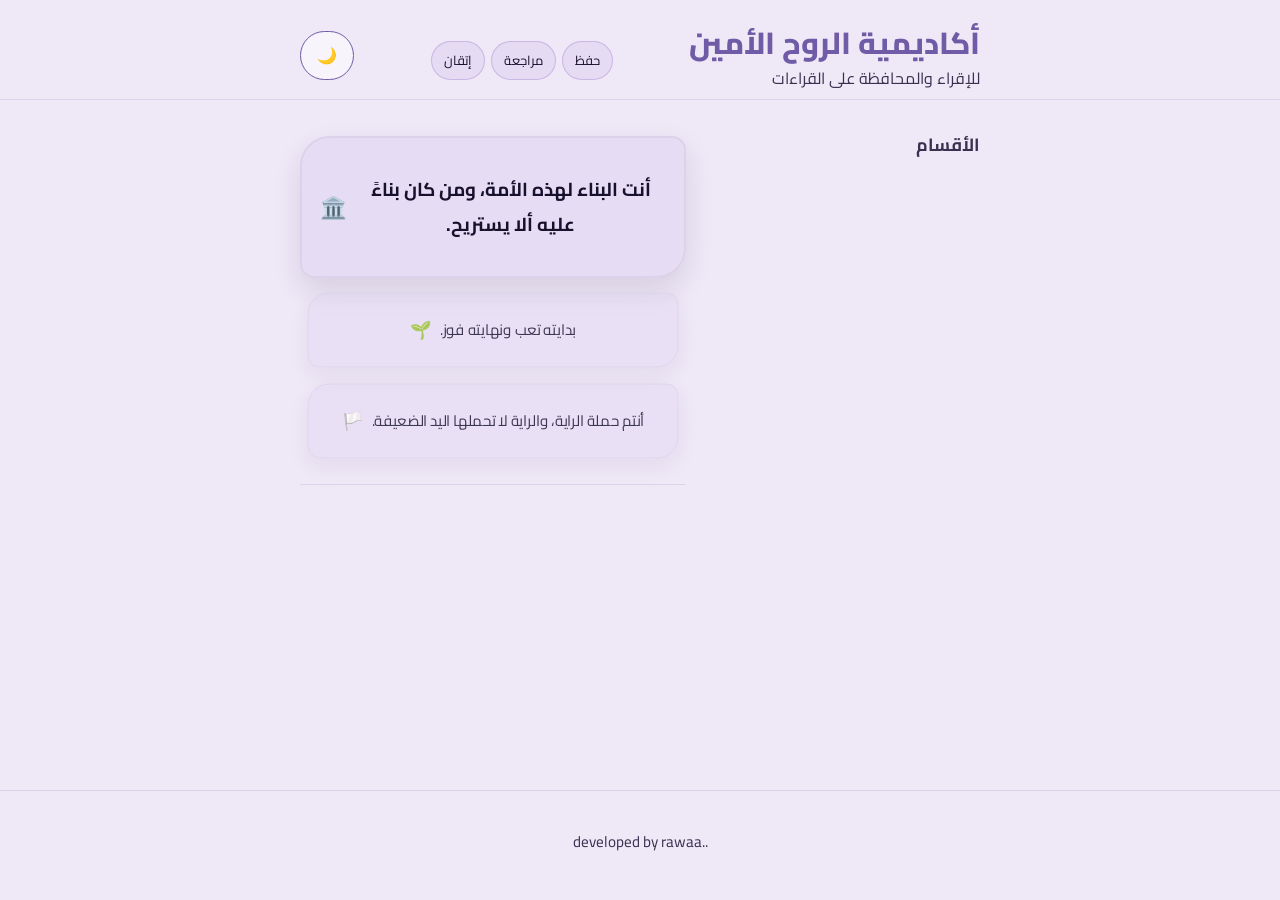
==== commit c24544f5: "Add files via upload" ====
--- a/index.html
+++ b/index.html
@@ -193,23 +193,22 @@
   * { transition: none !important; }
 }
 
-/* Floating phrase cards and two-column academy home */
+/* Sequential focus phrases, gentle floating stars and two-column academy home */
 .home-layout{display:grid;grid-template-columns:minmax(0,1fr) minmax(270px,34%);gap:24px;align-items:start;direction:ltr}
 .home-layout>.home{grid-column:1;direction:rtl;min-width:0}
 .home-layout>nav{grid-column:2;direction:rtl;min-width:0;position:sticky;top:18px}
 .phrase-wall{position:relative;min-height:300px;padding:8px 0 24px}
-.phrase-grid{display:grid;grid-template-columns:repeat(2,minmax(0,1fr));gap:14px;align-items:center}
-.phrase-card{position:relative;display:flex;align-items:center;justify-content:center;min-height:104px;padding:18px 16px;text-align:center;line-height:1.9;font-size:1.03rem;color:var(--text);background:var(--card,rgba(200,180,230,.18));border:1px solid var(--line);box-shadow:0 8px 22px rgba(45,35,75,.07);overflow-wrap:anywhere;animation:floatCard var(--float-time,6s) ease-in-out infinite alternate;animation-delay:var(--float-delay,0s)}
-.phrase-card:nth-child(4n+1){border-radius:24px 12px 24px 12px;transform:rotate(-1deg)}
-.phrase-card:nth-child(4n+2){border-radius:42px 18px 34px 18px;transform:rotate(1.2deg)}
-.phrase-card:nth-child(4n+3){border-radius:16px 36px 16px 36px;transform:rotate(-.6deg)}
-.phrase-card:nth-child(4n){border-radius:28px 28px 10px 28px;transform:rotate(.8deg)}
-.phrase-card:nth-child(3n){font-weight:700;background:var(--accent-soft)}
+.phrase-grid{display:flex;flex-direction:column;gap:13px;align-items:stretch}
+.phrase-card{position:relative;isolation:isolate;display:flex;align-items:center;justify-content:center;min-height:76px;padding:14px 18px;text-align:center;line-height:1.9;font-size:.98rem;color:var(--text);background:var(--card,rgba(200,180,230,.18));border:1px solid var(--line);box-shadow:0 8px 22px rgba(45,35,75,.07);overflow:hidden;overflow-wrap:anywhere;border-radius:22px 12px 22px 12px;animation:floatCard var(--float-time,6s) ease-in-out infinite alternate;animation-delay:var(--float-delay,0s);transition:transform .55s ease,opacity .55s ease,background .55s ease}
+.phrase-card.focus{min-height:142px;font-size:1.17rem;font-weight:700;background:var(--accent-soft);border-width:2px;box-shadow:0 12px 28px rgba(45,35,75,.12);border-radius:30px 14px 30px 14px}
+.phrase-card.secondary{opacity:.82;transform:scale(.96);min-height:78px}
 .phrase-emoji{display:inline-block;margin-inline-start:8px;font-size:1.15em;white-space:nowrap}
-@keyframes floatCard{from{translate:0 0}to{translate:0 -11px}}
-@media(max-width:760px){.home-layout{grid-template-columns:1fr;gap:18px}.home-layout>nav{grid-column:1;grid-row:1;position:static}.home-layout>.home{grid-column:1;grid-row:2}.phrase-grid{grid-template-columns:repeat(2,minmax(0,1fr));gap:10px}.phrase-card{min-height:92px;padding:13px 10px;font-size:.94rem}.phrase-wall{min-height:0}}
-@media(max-width:420px){.phrase-grid{grid-template-columns:1fr}.phrase-card{min-height:76px}}
-@media(prefers-reduced-motion:reduce){.phrase-card{animation:none!important}}
+.phrase-star{position:absolute;z-index:-1;color:var(--accent);opacity:0;pointer-events:none;animation:twinkleFloat var(--star-duration,4s) ease-in-out infinite;animation-delay:var(--star-delay,0s);font-size:var(--star-size,11px)}
+@keyframes floatCard{from{translate:0 0}to{translate:0 -5px}}
+@keyframes twinkleFloat{0%,100%{opacity:0;transform:translateY(5px) scale(.65) rotate(0deg)}35%{opacity:.58}65%{opacity:.2;transform:translateY(-13px) scale(1) rotate(35deg)}}
+@media(max-width:760px){.home-layout{grid-template-columns:1fr;gap:18px}.home-layout>nav{grid-column:1;grid-row:1;position:static}.home-layout>.home{grid-column:1;grid-row:2}.phrase-card.focus{min-height:125px;font-size:1.08rem}.phrase-wall{min-height:0}}
+@media(max-width:420px){.phrase-card{padding:12px 13px}.phrase-card.focus{min-height:116px}}
+@media(prefers-reduced-motion:reduce){.phrase-card,.phrase-star{animation:none!important}.phrase-star{opacity:.25}}
 
 .topmenu{display:flex;gap:6px;flex-wrap:wrap;justify-content:center;margin-top:10px}
 .topword{font-size:13px;padding:6px 12px;border-radius:999px;background:rgba(200,180,230,.25);border:1px solid rgba(150,120,200,.35);cursor:default}
@@ -234,28 +233,42 @@
 </script>
 
 <style>
-.qlist{display:flex;flex-direction:column;gap:10px;margin-top:8px}
-.qitem{background:rgba(255,255,255,.7);border-radius:14px;padding:10px 12px}
-.qtitle{width:100%;text-align:right;background:none;border:0;font:inherit;font-size:1.05rem;padding:6px 2px;color:inherit;cursor:pointer}
-.qpanel{display:flex;flex-wrap:wrap;gap:8px;margin-top:8px}
-.qbtn{border:1px solid currentColor;background:transparent;border-radius:999px;padding:6px 14px;font:inherit;cursor:pointer;color:inherit}
+/* Comfortable mauve cards for every level of the academy */
+:root{--tile:rgba(111,91,166,.13);--tile-soft:rgba(111,91,166,.075);--tile-border:rgba(111,91,166,.25)}
+[data-theme="night"]{--tile:rgba(185,167,232,.16);--tile-soft:rgba(185,167,232,.09);--tile-border:rgba(185,167,232,.28)}
+.acc-item{background:var(--tile);border-color:var(--tile-border);border-radius:19px;margin-bottom:18px;box-shadow:0 7px 20px rgba(45,35,75,.07)}
+.acc-panel{padding:8px 10px 10px}
+.acc-panel li{background:var(--tile-soft);border:1px solid var(--tile-border);border-radius:15px;margin:8px 0;padding:13px 15px;min-height:58px}
+.acc-panel li:last-child{border-bottom:1px solid var(--tile-border)}
+.qlist{display:flex;flex-direction:column;gap:15px;margin-top:12px}
+.qitem{position:relative;isolation:isolate;overflow:hidden;background:var(--tile);border:1px solid var(--tile-border);border-radius:21px;padding:15px 16px;margin:0 0 17px;box-shadow:0 9px 23px rgba(45,35,75,.09)}
+.qitem:before,.qitem:after{content:'✦';position:absolute;z-index:0;pointer-events:none;color:var(--accent);opacity:0;animation:chapterTwinkle 4.8s ease-in-out infinite}
+.qitem:before{top:9px;left:15px;font-size:15px;animation-delay:.3s}
+.qitem:after{content:'✧';right:18px;bottom:8px;font-size:19px;animation-delay:2s}
+@keyframes chapterTwinkle{0%,100%{opacity:0;transform:translateY(5px) scale(.7) rotate(0)}40%{opacity:.55}70%{opacity:.18;transform:translateY(-9px) scale(1) rotate(28deg)}}
+.qtitle{position:relative;z-index:1;width:100%;text-align:right;background:transparent;border:0;font:inherit;font-size:1.08rem;font-weight:700;padding:7px 3px;color:inherit;cursor:pointer}
+.qpanel{position:relative;z-index:1;display:flex;flex-wrap:wrap;gap:12px;margin-top:12px}
+.qbtn{border:1px solid var(--tile-border);background:var(--tile-soft);border-radius:999px;padding:7px 15px;font:inherit;cursor:pointer;color:inherit}
 .qarea{width:100%}
-.qvideo{width:100%;border-radius:12px;margin-top:8px}
+.qvideo{width:100%;border-radius:14px;margin-top:10px}
 .qpanel[hidden]{display:none}
-.lecs{width:100%;display:flex;flex-direction:column;gap:6px;margin-top:6px}
-.lec{width:100%;display:flex;flex-wrap:wrap;align-items:center;justify-content:space-between;gap:8px;padding:8px 0;border-top:1px dashed var(--line)}
-.lec-title{flex:1 1 100%;font-size:1rem}
-.lec-btns{display:flex;gap:8px;flex-wrap:wrap}
+.lecs{width:100%;display:flex;flex-direction:column;gap:13px;margin-top:10px}
+.lec{position:relative;width:100%;display:flex;flex-wrap:wrap;align-items:center;justify-content:space-between;gap:12px;padding:14px;background:var(--tile-soft);border:1px solid var(--tile-border);border-radius:17px}
+.lec-title{flex:1 1 100%;font-size:1.02rem;font-weight:700}
+.ui-video{display:block;flex:1 1 100%;width:100%;max-width:100%;aspect-ratio:16/9;height:clamp(190px,56.25vw,420px);min-height:190px;border:0;border-radius:15px;background:#211a32;margin:8px 0 4px;box-shadow:0 7px 18px rgba(25,18,40,.15)}
+.ui-audio{display:block;flex:1 1 100%;width:100%;max-width:100%;height:86px;border:0;border-radius:13px;background:var(--tile-soft);margin:4px 0;box-shadow:0 5px 14px rgba(25,18,40,.10)}
+.lec-btns{display:flex;gap:9px;flex-wrap:wrap}
 a.qbtn{text-decoration:none;display:inline-block;line-height:1.6}
+@media(max-width:480px){.qitem{padding:13px;border-radius:18px}.lec{padding:12px}.ui-video{min-height:180px}}
+@media(prefers-reduced-motion:reduce){.qitem:before,.qitem:after{animation:none;opacity:.22}}
 </style>
-<link rel="stylesheet" href="responsive.css?v=20261115">
 </head>
 <body>
 <header class="top">
   <div class="wrap">
     <div class="brand">
-      <h1>أكاديمية الروح الأمين</h1>
-      <p>للإقراء والمحافظة على القراءات</p>
+      <h1 id="academyTitle">أكاديمية الروح الأمين</h1>
+      <p id="academyTagline">للإقراء والمحافظة على القراءات</p>
     </div>
     <div class="topmenu" aria-hidden="true">
       <span class="topword">حفظ</span>
@@ -274,53 +287,7 @@
 
   <nav aria-label="الأقسام">
     <h2 class="section">الأقسام</h2>
-
-    <div class="acc-item">
-      <h3 class="acc-head">
-        <button type="button" class="acc-btn" aria-expanded="false" aria-controls="p-tajweed" id="b-tajweed">
-          <span>دورات التجويد</span>
-          <span class="chev" aria-hidden="true"><svg width="14" height="14" viewBox="0 0 24 24" fill="none" stroke="currentColor" stroke-width="2.5" stroke-linecap="round" stroke-linejoin="round"><polyline points="6 9 12 15 18 9"></polyline></svg></span>
-        </button>
-      </h3>
-      <div class="acc-panel" id="p-tajweed" role="region" aria-labelledby="b-tajweed" hidden>
-        <ul>
-          <li><button type="button" class="subitem" data-sub="دورة التجويد الأولى"><span>دورة التجويد الأولى</span><span class="soon">قريبًا</span></button></li>
-          <li><button type="button" class="subitem" data-sub="دورة التجويد الثانية"><span>دورة التجويد الثانية</span><span class="soon">قريبًا</span></button></li>
-        </ul>
-      </div>
-    </div>
-
-    <div class="acc-item">
-      <h3 class="acc-head">
-        <button type="button" class="acc-btn" aria-expanded="false" aria-controls="p-matoon" id="b-matoon">
-          <span>المتون</span>
-          <span class="chev" aria-hidden="true"><svg width="14" height="14" viewBox="0 0 24 24" fill="none" stroke="currentColor" stroke-width="2.5" stroke-linecap="round" stroke-linejoin="round"><polyline points="6 9 12 15 18 9"></polyline></svg></span>
-        </button>
-      </h3>
-      <div class="acc-panel" id="p-matoon" role="region" aria-labelledby="b-matoon" hidden>
-        <ul>
-          <li><button type="button" class="subitem" data-sub="تحفة الأطفال"><span>تحفة الأطفال</span><span class="soon">قريبًا</span></button></li>
-          <li><button type="button" class="subitem" data-sub="الجزرية"><span>الجزرية</span><span class="soon">قريبًا</span></button></li>
-          <li><button type="button" class="subitem" data-sub="الشاطبية"><span>الشاطبية</span><span class="soon">قريبًا</span></button></li>
-          <li><button type="button" class="subitem" data-sub="أيام الهمة"><span>أيام الهمة</span><span class="soon">قريبًا</span></button></li>
-        </ul>
-      </div>
-    </div>
-
-    <div class="acc-item">
-      <h3 class="acc-head">
-        <button type="button" class="acc-btn" aria-expanded="false" aria-controls="p-qiraat" id="b-qiraat">
-          <span>القراءات</span>
-          <span class="chev" aria-hidden="true"><svg width="14" height="14" viewBox="0 0 24 24" fill="none" stroke="currentColor" stroke-width="2.5" stroke-linecap="round" stroke-linejoin="round"><polyline points="6 9 12 15 18 9"></polyline></svg></span>
-        </button>
-      </h3>
-      <div class="acc-panel" id="p-qiraat" role="region" aria-labelledby="b-qiraat" hidden>
-        <ul>
-          <li><button type="button" class="subitem" data-sub="شعبة"><span>شعبة</span><span class="soon">قريبًا</span></button></li>
-          <li><button type="button" class="subitem" data-sub="قالون"><span>قالون</span><span class="soon">قريبًا</span></button></li>
-        </ul>
-      </div>
-    </div>
+    <div id="dynamicSections"></div>
   </nav>
   </div>
 </main>
@@ -386,102 +353,33 @@
 
 <script>
 (function(){
-
-    var QALOON=["الاستعاذة والبسملة", "صلة ميم الجمع، والفتح والإمالة", "المد والقصر ومعه لفظ أنا", "النون الساكنة والتنوين", "التقاء الساكنين", "التحريرات", "ورقمهم"];
-
-    // ── المحاضرات ── الصقي روابطك هنا، محاضرة في كل سطر:
-    // chapter: اسم الفصل بالضبط كما هو في القائمة فوق
-    // title: عنوان المحاضرة | youtube: رابط يوتيوب (غير مدرج) | drive: رابط ملف Google Drive
-    var LECTURES=[
-      // { chapter: "الاستعاذة والبسملة", title: "المحاضرة الأولى", youtube: "https://youtu.be/XXXXXXXX", drive: "https://drive.google.com/file/d/XXXXXXXX/view?usp=sharing" },
-    ];
-    function driveDownload(u){var m=u.match(/\/d\/([\w-]+)/)||u.match(/[?&]id=([\w-]+)/);return m?'https://drive.google.com/uc?export=download&id='+m[1]:u;}
-    function renderQaloon(wrap){
-      var box=document.createElement('div');box.className='qlist';
-      QALOON.forEach(function(t,idx){
-        var item=document.createElement('div');item.className='qitem';
-        var tb=document.createElement('button');tb.type='button';tb.className='qtitle';tb.textContent=t;
-        var pan=document.createElement('div');pan.className='qpanel';pan.hidden=true;
-        var vb=document.createElement('button');vb.type='button';vb.className='qbtn';vb.textContent='فيديو الشرح';
-        var fb=document.createElement('button');fb.type='button';fb.className='qbtn';fb.textContent='الملفات';
-        var area=document.createElement('div');area.className='qarea';
-        vb.addEventListener('click',function(){
-          area.innerHTML='';
-          if(idx===0){var v=document.createElement('video');v.controls=true;v.playsInline=true;v.preload='metadata';v.src='qaloon-1.mp4';v.className='qvideo';area.appendChild(v);}
-          else{var s=document.createElement('p');s.textContent='قريبًا';area.appendChild(s);}
-        });
-        fb.addEventListener('click',function(){area.innerHTML='';var s=document.createElement('p');s.textContent='قريبًا';area.appendChild(s);});
-        pan.appendChild(vb);pan.appendChild(fb);pan.appendChild(area);
-        tb.addEventListener('click',function(){pan.hidden=!pan.hidden;});
-        var lecs=LECTURES.filter(function(L){return L.chapter===t;});
-        if(lecs.length){
-          var list=document.createElement('div');list.className='lecs';
-          lecs.forEach(function(L){
-            var row=document.createElement('div');row.className='lec';
-            var name=document.createElement('span');name.className='lec-title';name.textContent=L.title;
-            var btns=document.createElement('div');btns.className='lec-btns';
-            if(L.youtube){var w=document.createElement('a');w.className='qbtn';w.href=L.youtube;w.target='_blank';w.rel='noopener';w.textContent='مشاهدة';btns.appendChild(w);}
-            if(L.drive){var d=document.createElement('a');d.className='qbtn';d.href=driveDownload(L.drive);d.target='_blank';d.rel='noopener';d.textContent='تحميل';btns.appendChild(d);}
-            row.appendChild(name);row.appendChild(btns);list.appendChild(row);
-          });
-          pan.appendChild(list);
-        }
-        item.appendChild(tb);item.appendChild(pan);box.appendChild(item);
-      });
-      wrap.appendChild(box);
-    }
-  var wrap=document.createElement('section');
-  wrap.className='subpage';wrap.id='subpage';wrap.setAttribute('aria-live','polite');
-  document.querySelector('main.wrap').appendChild(wrap);
-  var PHRASES=[
+  'use strict';
+  var API='https://alrooh-academy-admin.rawaasafwat2007.workers.dev/?public=1';
+  var fallbackPhrases=[
     {text:'أنت البناء لهذه الأمة، ومن كان بناءً عليه ألا يستريح.',emoji:'🏛️'},
     {text:'بدايته تعب ونهايته فوز.',emoji:'🌱'},
     {text:'أنتم حملة الراية، والراية لا تحملها اليد الضعيفة.',emoji:'🏳️'},
     {text:'إن عزمت فبادر، وإن هممت فثابر.',emoji:'🔥'},
-    {text:'..... والأنس كل الأنس بالقرآن.',emoji:'🤍'},
     {text:'القرآن كالصاحب، كلما طالت الصحبة عرفت أسراره.',emoji:'📖'},
-    {text:'تمضي الحياة وأنت تطلب أنسها، والأنس كل الأنس في القرآن.',emoji:'🌙'},
+    {text:'تمضي الحياة وأنت تطلب أُنسها... والأُنس كل الأُنسِ بالقرءان',emoji:'🤍'},
     {text:'اقرأ وارتقِ، فإن منزلتك عند آخر آية تقرؤها.',emoji:'⬆️'},
     {text:'إذا بعثرتك الحياة فرتّبها بالقرآن.',emoji:'🧩'},
     {text:'كل القلوب التي احتوت القرآن أزهرت.',emoji:'💐'},
     {text:'لن تذبل روح صار لها القرآن سقيًا.',emoji:'✨💧'}
   ];
-  function shuffledPhrases(){
-    var a=PHRASES.slice();
-    for(var i=a.length-1;i>0;i--){var j=Math.floor(Math.random()*(i+1));var t=a[i];a[i]=a[j];a[j]=t;}
-    return a;
-  }
-  function renderPhrases(target){
-    target.innerHTML='';
-    shuffledPhrases().forEach(function(item,i){
-      var card=document.createElement('div');card.className='phrase-card';
-      card.style.setProperty('--float-delay',(-Math.random()*5).toFixed(2)+'s');
-      card.style.setProperty('--float-time',(5+Math.random()*3).toFixed(2)+'s');
-      var words=document.createElement('span');words.textContent=item.text;
-      var emoji=document.createElement('span');emoji.className='phrase-emoji';emoji.textContent=item.emoji;emoji.setAttribute('aria-hidden','true');
-      card.appendChild(words);card.appendChild(emoji);target.appendChild(card);
-    });
-  }
-  var homePhrases=document.getElementById('homePhrases');
-  if(homePhrases)renderPhrases(homePhrases);
-  function openSub(title){
-    wrap.innerHTML='';
-    var phraseSide=document.createElement('section');phraseSide.className='phrase-wall';phraseSide.setAttribute('aria-label','عبارات ملهمة');
-    var phraseGrid=document.createElement('div');phraseGrid.className='phrase-grid';phraseSide.appendChild(phraseGrid);renderPhrases(phraseGrid);
-    var content=document.createElement('section');content.className='subcontent';
-    var back=document.createElement('button');back.type='button';back.className='backbtn';back.textContent='رجوع للرئيسية';
-    back.addEventListener('click',function(){document.body.classList.remove('paged');wrap.classList.remove('on');window.scrollTo(0,0);});
-    var h=document.createElement('h2');h.textContent=title;
-    var p=document.createElement('p');p.textContent='قريبًا';
-    content.appendChild(back);content.appendChild(h);
-    if(title==='قالون'){renderQaloon(content);}else{content.appendChild(p);}
-    wrap.appendChild(phraseSide);wrap.appendChild(content);
-    document.body.classList.add('paged');wrap.classList.add('on');
-    window.scrollTo(0,0);
-  }
-  document.querySelectorAll('.subitem').forEach(function(b){
-    b.addEventListener('click',function(){openSub(b.getAttribute('data-sub'));});
-  });
+  var data={phrases:fallbackPhrases,sections:[],settings:{showPhrases:true,showDownloads:true}};
+  var phraseIndexKey='academyPhraseIndex';
+  function phraseStart(){var n=0;try{n=parseInt(localStorage.getItem(phraseIndexKey)||'0',10)||0;localStorage.setItem(phraseIndexKey,String((n+1)%Math.max(1,data.phrases.length)));}catch(e){}return n%Math.max(1,data.phrases.length);}
+  function renderPhrases(target){if(!target)return;target.innerHTML='';var list=(data.phrases&&data.phrases.length?data.phrases:fallbackPhrases);if(!data.settings||data.settings.showPhrases===false){target.hidden=true;return;}target.hidden=false;var start=phraseStart();for(var i=0;i<Math.min(3,list.length);i++){var item=list[(start+i)%list.length];var card=document.createElement('div');card.className='phrase-card '+(i===0?'focus':'secondary');card.style.setProperty('--float-delay',(-Math.random()*3).toFixed(2)+'s');card.style.setProperty('--float-time',(5+Math.random()*2).toFixed(2)+'s');var words=document.createElement('span');words.textContent=item.text||'';var emoji=document.createElement('span');emoji.className='phrase-emoji';emoji.textContent=item.emoji||'';emoji.setAttribute('aria-hidden','true');card.appendChild(words);card.appendChild(emoji);[['12%','18%'],['82%','22%'],['22%','78%'],['91%','72%']].forEach(function(pos,j){var star=document.createElement('span');star.className='phrase-star';star.textContent=j%2?'✦':'✧';star.style.top=pos[1];star.style.left=pos[0];star.style.setProperty('--star-delay',(Math.random()*4).toFixed(2)+'s');star.style.setProperty('--star-duration',(3.5+Math.random()*2.5).toFixed(2)+'s');star.style.setProperty('--star-size',(8+Math.random()*7).toFixed(0)+'px');card.appendChild(star);});target.appendChild(card);}}
+  var wrap=document.createElement('section');wrap.className='subpage';wrap.id='subpage';wrap.setAttribute('aria-live','polite');document.querySelector('main.wrap').appendChild(wrap);
+  function makeLink(url,label,download){if(!url)return null;var a=document.createElement('a');a.className='qbtn';a.href=url;a.target='_blank';a.rel='noopener';a.textContent=label;if(download)a.setAttribute('download','');return a;}
+  function driveAudioPreview(url){if(!url)return '';try{var u=new URL(url);if(!/(^|\.)drive\.google\.com$/.test(u.hostname))return '';var id='';var m=u.pathname.match(/\/file\/d\/([^/]+)/);if(m)id=m[1];if(!id)id=u.searchParams.get('id')||'';return id?'https://drive.google.com/file/d/'+encodeURIComponent(id)+'/preview':'';}catch(e){return '';}}
+  function youtubeId(url){if(!url)return '';try{var u=new URL(url);if(u.hostname==='youtu.be')return u.pathname.split('/').filter(Boolean)[0]||'';if(u.hostname.indexOf('youtube.com')!==-1){if(u.pathname==='/watch')return u.searchParams.get('v')||'';var parts=u.pathname.split('/').filter(Boolean);if(parts[0]==='embed'||parts[0]==='shorts')return parts[1]||'';}}catch(e){}return '';}
+  function renderItem(chapterData,container){var box=document.createElement('div');box.className='qitem';var title=document.createElement('button');title.type='button';title.className='qtitle';title.textContent=chapterData.title||'باب';var panel=document.createElement('div');panel.className='qpanel';panel.hidden=true;title.addEventListener('click',function(){panel.hidden=!panel.hidden;});(chapterData.lessons||[]).forEach(function(lesson){var row=document.createElement('div');row.className='lec';var name=document.createElement('span');name.className='lec-title';name.textContent=lesson.title||'محاضرة';row.appendChild(name);var videoId=youtubeId(lesson.youtube||lesson.youtube_video_id||'');if(videoId){var frame=document.createElement('iframe');frame.className='ui-video';frame.src='https://www.youtube-nocookie.com/embed/'+encodeURIComponent(videoId);frame.title=lesson.title||'فيديو المحاضرة';frame.loading='lazy';frame.referrerPolicy='strict-origin-when-cross-origin';frame.allow='accelerometer; autoplay; clipboard-write; encrypted-media; gyroscope; picture-in-picture; web-share';frame.allowFullscreen=true;row.appendChild(frame);}var audioPreview=driveAudioPreview(lesson.audio||lesson.audio_url||'');if(audioPreview){var audioFrame=document.createElement('iframe');audioFrame.className='ui-audio';audioFrame.src=audioPreview;audioFrame.title='التسجيل الصوتي - '+(lesson.title||'محاضرة');audioFrame.loading='lazy';audioFrame.referrerPolicy='strict-origin-when-cross-origin';audioFrame.allow='autoplay';row.appendChild(audioFrame);}var btns=document.createElement('div');btns.className='lec-btns';var y=makeLink(lesson.youtube||lesson.youtube_video_id,'فتح على YouTube');var pdf=makeLink(lesson.pdf||lesson.drive||lesson.drive_download_url,'فتح الملف');if(y)btns.appendChild(y);if(pdf&&data.settings.showDownloads!==false)btns.appendChild(pdf);row.appendChild(btns);panel.appendChild(row);});if(!(chapterData.lessons||[]).length){var p=document.createElement('p');p.textContent='ستُضاف المحاضرات قريبًا.';panel.appendChild(p);}box.appendChild(title);box.appendChild(panel);container.appendChild(box);}
+  function openSub(item){wrap.innerHTML='';var phraseSide=document.createElement('section');phraseSide.className='phrase-wall';phraseSide.setAttribute('aria-label','عبارات ملهمة');var grid=document.createElement('div');grid.className='phrase-grid';phraseSide.appendChild(grid);renderPhrases(grid);var content=document.createElement('section');content.className='subcontent';var back=document.createElement('button');back.type='button';back.className='backbtn';back.textContent='رجوع للرئيسية';back.addEventListener('click',function(){document.body.classList.remove('paged');wrap.classList.remove('on');window.scrollTo(0,0);});var h=document.createElement('h2');h.textContent=item.title||'';content.appendChild(back);content.appendChild(h);(item.chapters||[]).filter(function(c){return c.visible!==false;}).forEach(function(ch){renderItem(ch,content);});if(!(item.chapters||[]).length){var p=document.createElement('p');p.textContent='قريبًا';content.appendChild(p);}wrap.appendChild(phraseSide);wrap.appendChild(content);document.body.classList.add('paged');wrap.classList.add('on');window.scrollTo(0,0);}
+  function renderNav(){var root=document.getElementById('dynamicSections');if(!root)return;root.innerHTML='';(data.sections||[]).filter(function(s){return s.visible!==false;}).forEach(function(section,si){var box=document.createElement('div');box.className='acc-item';var head=document.createElement('h3');head.className='acc-head';var btn=document.createElement('button');btn.type='button';btn.className='acc-btn';btn.setAttribute('aria-expanded','false');var id='academy-panel-'+si;btn.setAttribute('aria-controls',id);var label=document.createElement('span');label.textContent=section.title||'قسم';var chev=document.createElement('span');chev.className='chev';chev.setAttribute('aria-hidden','true');chev.textContent='⌄';btn.appendChild(label);btn.appendChild(chev);head.appendChild(btn);var panel=document.createElement('div');panel.className='acc-panel';panel.id=id;panel.hidden=true;panel.setAttribute('role','region');var ul=document.createElement('ul');(section.items||[]).filter(function(x){return x.visible!==false;}).forEach(function(item){var li=document.createElement('li');var sub=document.createElement('button');sub.type='button';sub.className='subitem';var span=document.createElement('span');span.textContent=item.title||'عنصر';sub.appendChild(span);sub.addEventListener('click',function(){openSub(item);});li.appendChild(sub);ul.appendChild(li);});panel.appendChild(ul);btn.addEventListener('click',function(){var opening=btn.getAttribute('aria-expanded')!=='true';root.querySelectorAll('.acc-btn').forEach(function(other){other.setAttribute('aria-expanded','false');var p=document.getElementById(other.getAttribute('aria-controls'));if(p)p.hidden=true;});btn.setAttribute('aria-expanded',opening?'true':'false');panel.hidden=!opening;});box.appendChild(head);box.appendChild(panel);root.appendChild(box);});}
+  async function loadContent(){try{var response=await fetch(API,{cache:'no-store'});if(!response.ok)throw new Error('HTTP '+response.status);var result=await response.json();if(result&&result.data)data=result.data;else if(result&&result.sections)data=result;if(!Array.isArray(data.phrases))data.phrases=fallbackPhrases;if(!data.settings)data.settings={};}catch(e){console.warn('تعذر تحميل المحتوى المنشور، سيتم عرض المحتوى الافتراضي.',e);}var title=document.getElementById('academyTitle'),tag=document.getElementById('academyTagline');if(title&&data.siteTitle)title.textContent=data.siteTitle;if(tag&&data.tagline)tag.textContent=data.tagline;renderNav();renderPhrases(document.getElementById('homePhrases'));}
+  loadContent();
 })();
 </script>
 </body>
